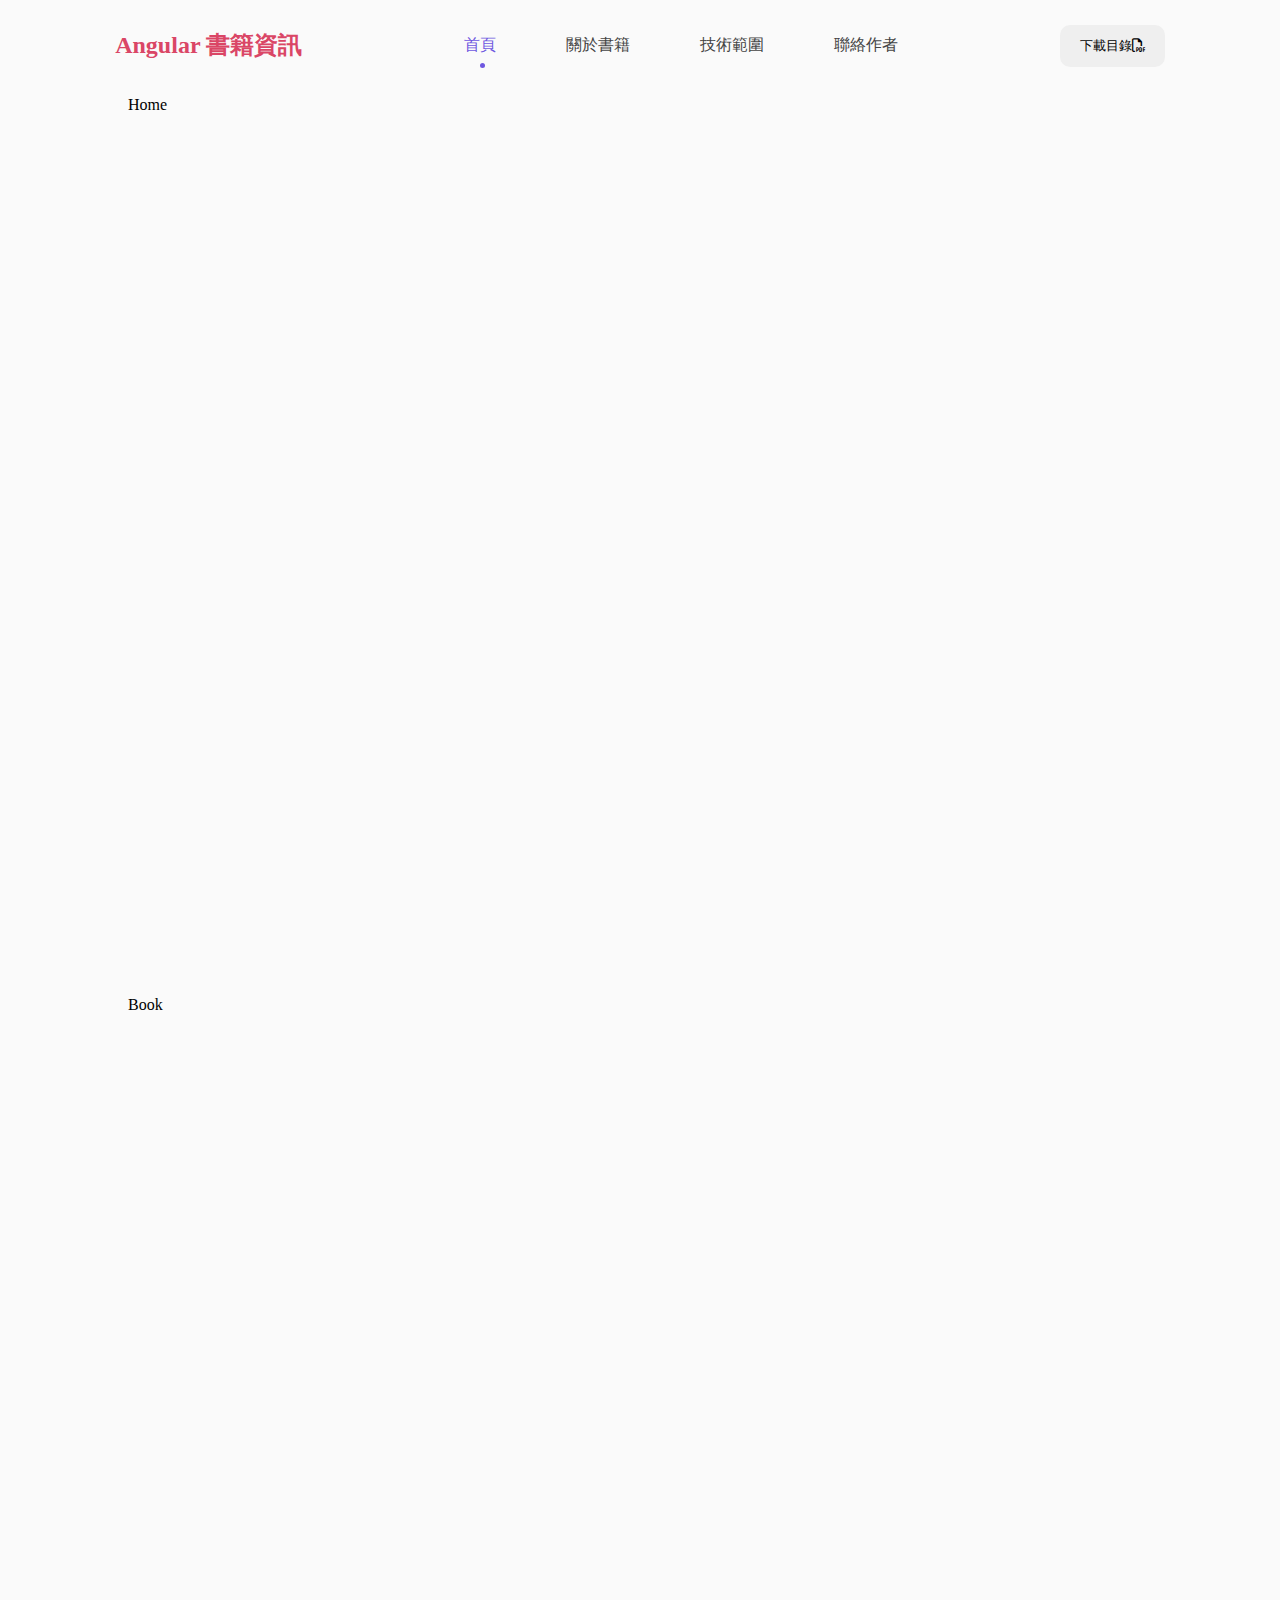
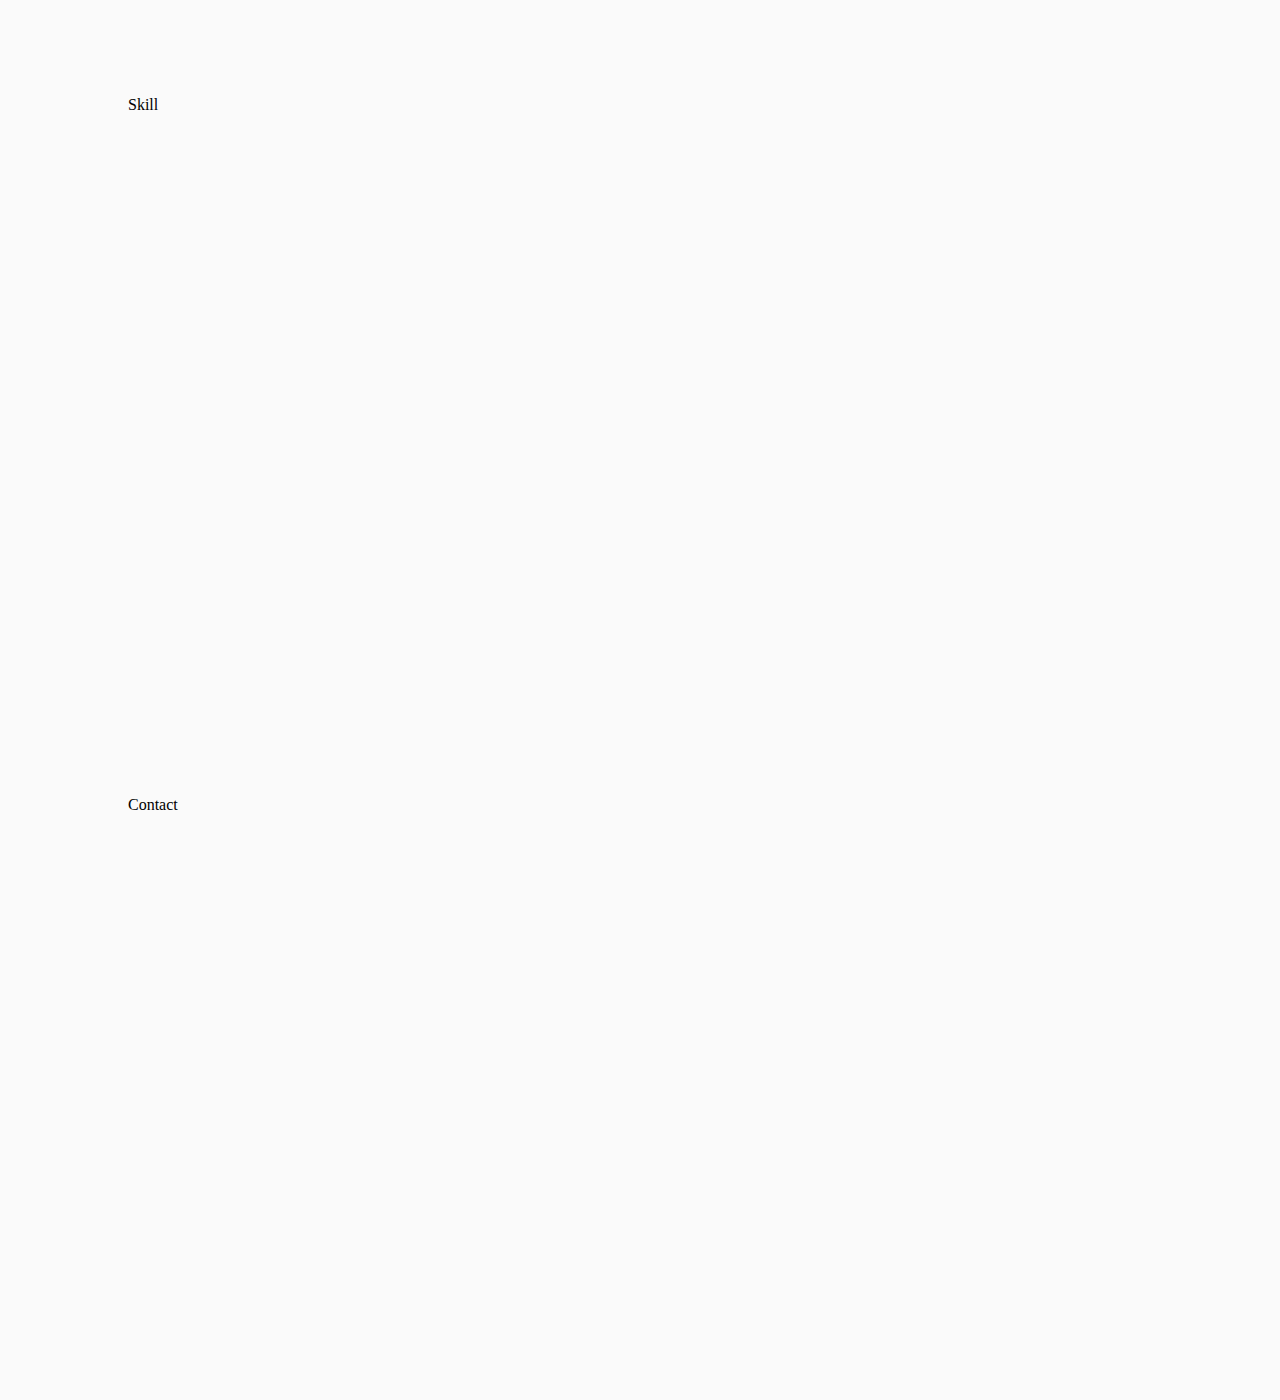
==== src/index.html @ 2c36af50 "feat(icon):設定下載 pdf 圖示樣式" ====
<!DOCTYPE html>
<html lang="en">
<head>
    <meta charset="UTF-8">
    <meta name="viewport" content="width=device-width, initial-scale=1.0">
    <link rel="stylesheet" href="./style.min.css" />
    <link rel="stylesheet" href="https://cdnjs.cloudflare.com/ajax/libs/font-awesome/6.6.0/css/all.min.css" />

    <title>Angular 書籍資訊</title>
</head>
<body>
  <div class="container">
    <nav id="header">
        <div class="nav-logo">Angular 書籍資訊</div>
        <ul class="nav-menu">
            <li class="nav-item">
                <a href="#home" class="nav-link active-link">首頁</a>
            </li>
            <li class="nav-item">
                <a href="#book" class="nav-link">關於書籍</a>
            </li>
            <li class="nav-item">
                <a href="#skill" class="nav-link">技術範圍</a>
            </li>
            <li class="nav-item">
                <a href="#contact" class="nav-link">聯絡作者</a>
            </li>
        </ul>
        <div>
            <button class="btn">下載目錄<i class="fa-regular fa-file-pdf"></i></button>
        </div>
    </nav>
    <main class="wrapper">
      <section id="home" class="home-box">Home</section>
      <section id="book" class="section">Book</section>
      <section id="skill" class="section">Skill</section>
      <section id="contact" class="section">Contact</section>
    </main>
  </div>
  <script src="./main.js"></script>
</body>
</html>
---- src/style.min.css ----
nav{background-color:var(--body-color);position:fixed;width:100%;height:90px;line-height:90px;padding-inline:9vw;display:flex;justify-content:space-between}nav .nav-logo{font-size:24px;font-weight:600;color:var(--logo-color)}nav ul{display:flex;list-style:none}nav ul .nav-link{text-decoration:none;color:var(--text-color);font-weight:500;padding-inline:15px;margin-inline:20px}nav ul .active-link{position:relative;color:var(--first-color)}nav ul .active-link::after{position:absolute;content:"";width:5px;height:5px;background-color:var(--first-color);left:50%;bottom:-15px;border-radius:50%}.btn{font-weight:500;padding:12px 20px;background-color:#efefef;border:none;border-radius:10px;cursor:pointer}.btn:hover{background-color:var(--second-color);color:var(--withe-color)}:root{--body-color: rgb(250, 250, 250);--logo-color: rgb(218, 70, 102);--withe-color: rgb(255,255,255);--text-color: rgb(68, 68, 68);--first-color: rgb(110,87,224);--first-color-hover: rgb(40,91,212);--second-color: rgb(170,142,18)}html{scroll-behavior:smooth}body{background-color:var(--body-color)}body .container{width:100%}*{margin:0;padding:0;box-sizing:border-box}.wrapper{padding-inline:10vw}.wrapper .home-box{padding-block:6em;height:100vh;min-height:700px}.wrapper .section{padding-block:6em;min-height:700px}/*# sourceMappingURL=style.min.css.map */
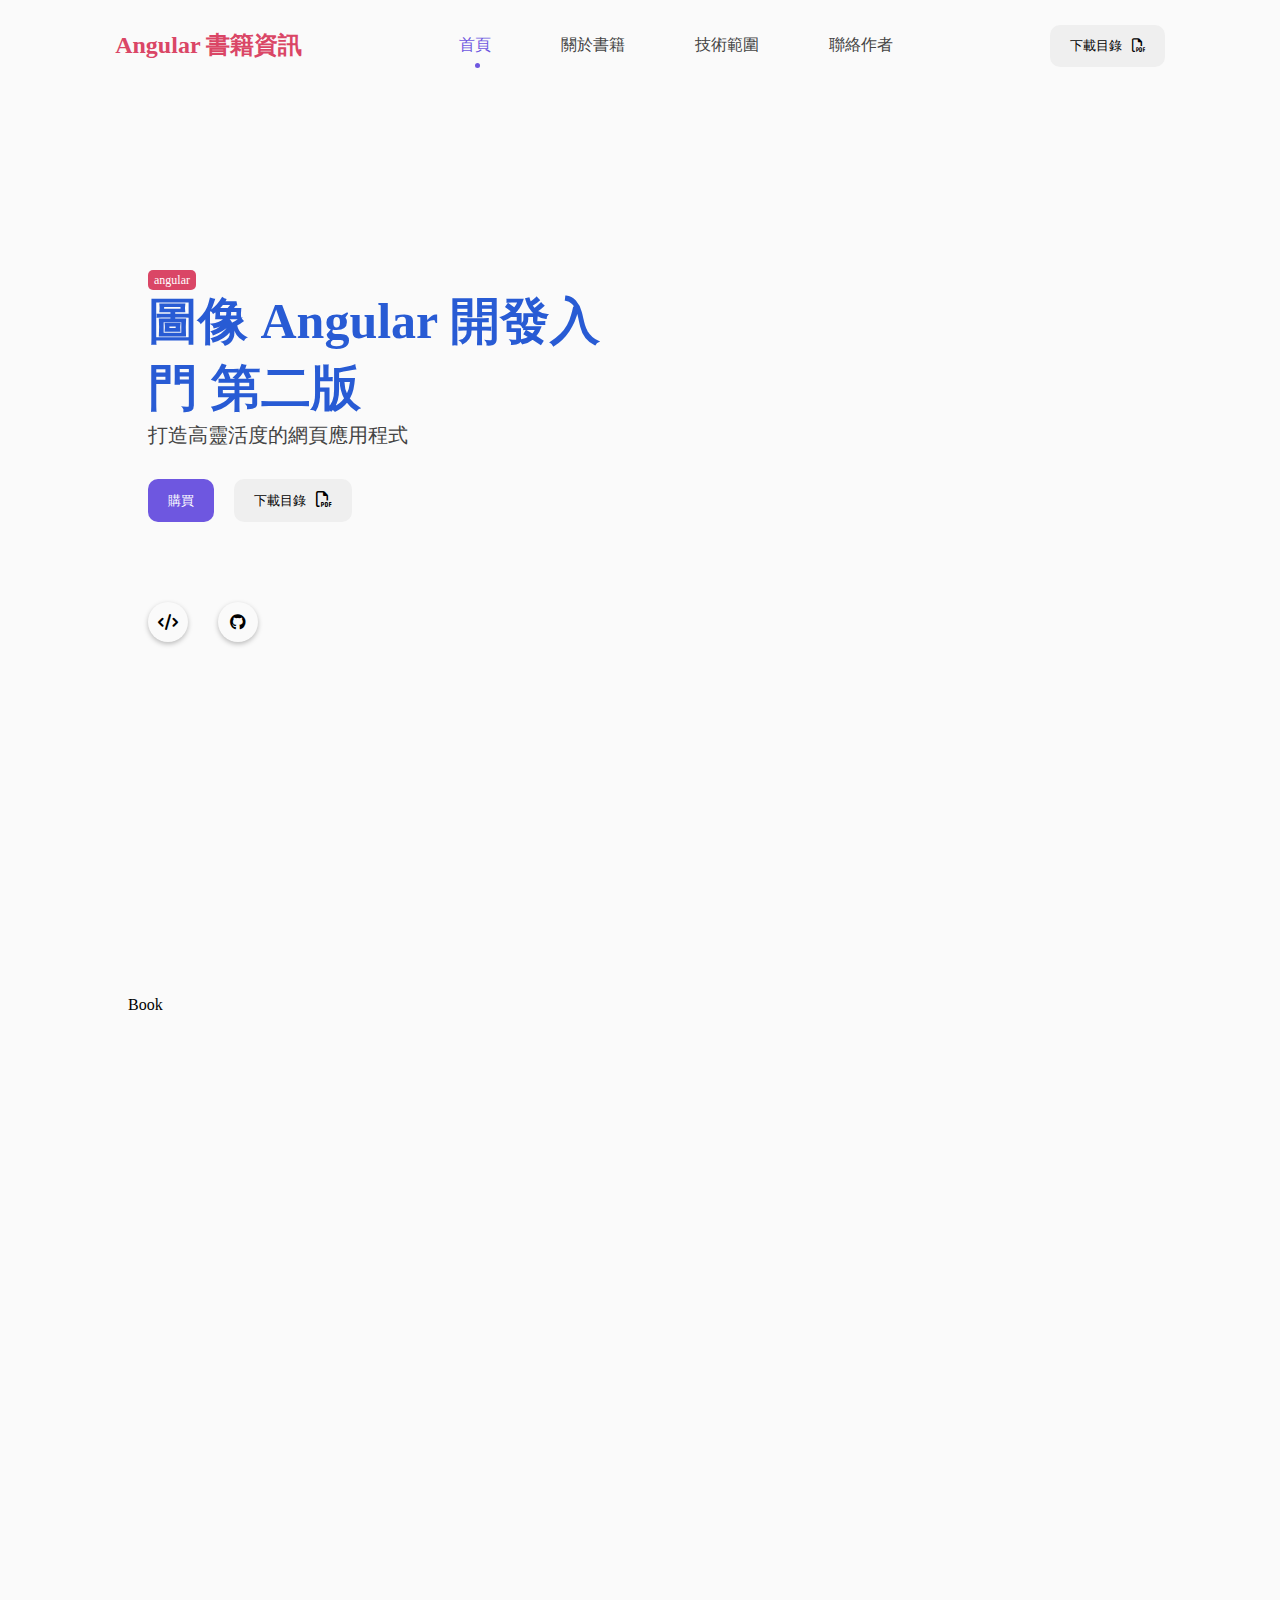
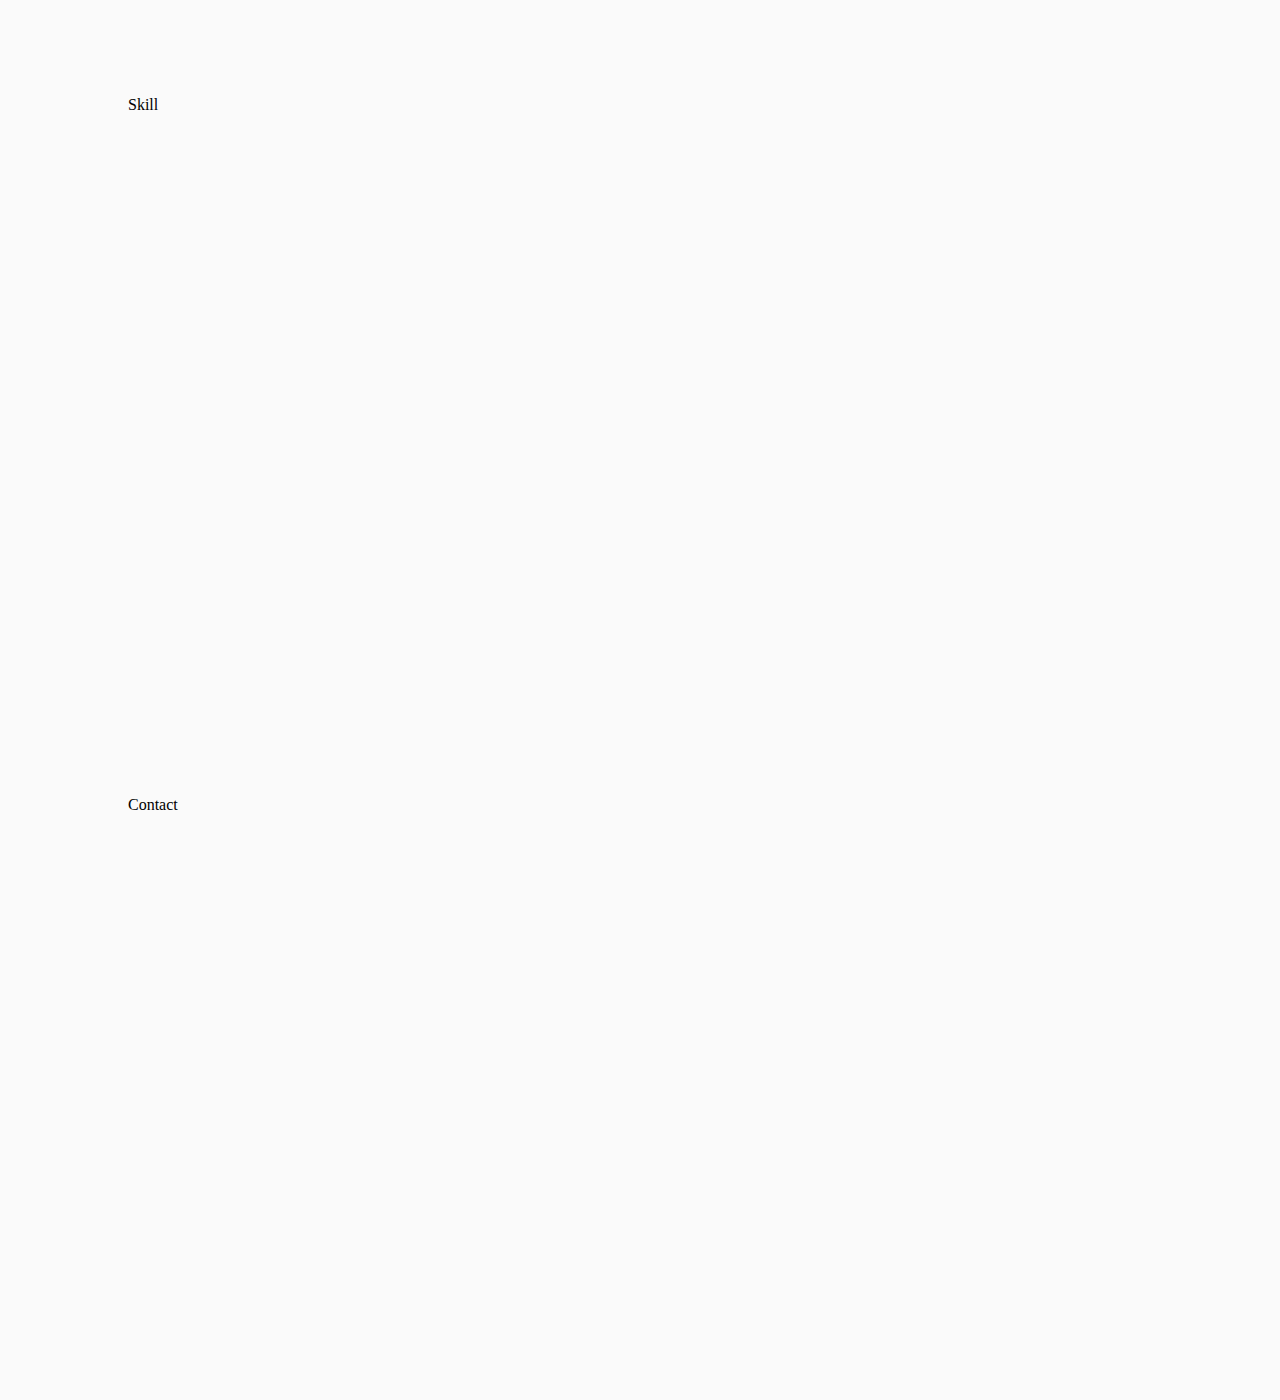
==== commit 29c04449: "feat(home): 首頁文樣式定義" ====
--- a/src/index.html
+++ b/src/index.html
@@ -31,7 +31,22 @@
         </div>
     </nav>
     <main class="wrapper">
-      <section id="home" class="home-box">Home</section>
+      <section id="home" class="home-box">
+         <div class="home-text">
+           <div class="tag"><span>angular</span></div>
+           <div class="name">圖像 Angular 開發入門 第二版</div>
+           <div class="subtitle">打造高靈活度的網頁應用程式</div>
+           <div class="text-btn">
+              <button type="button" class="btn blue-btn">購買</button>
+              <button class="btn">下載目錄<i class="fa-regular fa-file-pdf"></i></button>
+           </div>
+           <div class="icons">
+              <div class="icon"><i class="fa-solid fa-code"></i></div>
+              <div class="icon"><i class="fa-brands fa-github"></i></div>
+           </div>
+         </div>
+         <div class="home-image"></div>
+      </section>
       <section id="book" class="section">Book</section>
       <section id="skill" class="section">Skill</section>
       <section id="contact" class="section">Contact</section>
--- a/src/style.min.css
+++ b/src/style.min.css
@@ -1 +1 @@
-nav{background-color:var(--body-color);position:fixed;width:100%;height:90px;line-height:90px;padding-inline:9vw;display:flex;justify-content:space-between}nav .nav-logo{font-size:24px;font-weight:600;color:var(--logo-color)}nav ul{display:flex;list-style:none}nav ul .nav-link{text-decoration:none;color:var(--text-color);font-weight:500;padding-inline:15px;margin-inline:20px}nav ul .active-link{position:relative;color:var(--first-color)}nav ul .active-link::after{position:absolute;content:"";width:5px;height:5px;background-color:var(--first-color);left:50%;bottom:-15px;border-radius:50%}.btn{font-weight:500;padding:12px 20px;background-color:#efefef;border:none;border-radius:10px;cursor:pointer}.btn:hover{background-color:var(--second-color);color:var(--withe-color)}:root{--body-color: rgb(250, 250, 250);--logo-color: rgb(218, 70, 102);--withe-color: rgb(255,255,255);--text-color: rgb(68, 68, 68);--first-color: rgb(110,87,224);--first-color-hover: rgb(40,91,212);--second-color: rgb(170,142,18)}html{scroll-behavior:smooth}body{background-color:var(--body-color)}body .container{width:100%}*{margin:0;padding:0;box-sizing:border-box}.wrapper{padding-inline:10vw}.wrapper .home-box{padding-block:6em;height:100vh;min-height:700px}.wrapper .section{padding-block:6em;min-height:700px}/*# sourceMappingURL=style.min.css.map */+nav{background-color:var(--body-color);position:fixed;width:100%;height:90px;line-height:90px;padding-inline:9vw;display:flex;justify-content:space-between}nav .nav-logo{font-size:24px;font-weight:600;color:var(--logo-color)}nav ul{display:flex;list-style:none}nav ul .nav-link{text-decoration:none;color:var(--text-color);font-weight:500;padding-inline:15px;margin-inline:20px}nav ul .active-link{position:relative;color:var(--first-color)}nav ul .active-link::after{position:absolute;content:"";width:5px;height:5px;background-color:var(--first-color);left:50%;bottom:-15px;border-radius:50%}.btn{font-weight:500;padding:12px 20px;background-color:#efefef;border:none;border-radius:10px;cursor:pointer}.btn:hover{background-color:var(--second-color);color:var(--withe-color)}.btn>i{margin-left:10px}.home-text{padding-left:20px;min-height:80vh;width:50%;display:flex;flex-direction:column;justify-content:center}.home-text .tag>span{background-color:var(--logo-color);color:var(--white-color);padding:3px 6px;font-size:12px;border-radius:5px}.home-text .name{font-size:50px;font-weight:600;color:var(--third-color)}.home-text .subtitle{font-size:20px;margin-bottom:30px;color:var(--text-color)}.home-text .text-btn{display:flex;gap:20px}.home-text .text-btn>.blue-btn{background-color:var(--first-color);color:var(--white-color)}.home-text .text-btn>.blue-btn:hover{background-color:var(--first-color-hover)}.home-text .icons{display:flex;margin-top:5em;gap:30px}.home-text .icons .icon{display:flex;justify-content:center;align-items:center;width:40px;height:40px;border-radius:50%;box-shadow:0px 2px 5px 0px rgba(0,0,0,.25);cursor:pointer}:root{--body-color: rgb(250, 250, 250);--logo-color: rgb(218, 70, 102);--white-color: rgb(255,255,255);--text-color: rgb(68, 68, 68);--first-color: rgb(110,87,224);--first-color-hover: rgb(40,91,212);--second-color: rgb(170,142,18);--third-color: rgb(40,91,212)}html{scroll-behavior:smooth}body{background-color:var(--body-color)}body .container{width:100%}*{margin:0;padding:0;box-sizing:border-box}.wrapper{padding-inline:10vw}.wrapper .home-box{padding-block:6em;height:100vh;min-height:700px}.wrapper .section{padding-block:6em;min-height:700px}.wrapper i{font-size:16px}/*# sourceMappingURL=style.min.css.map */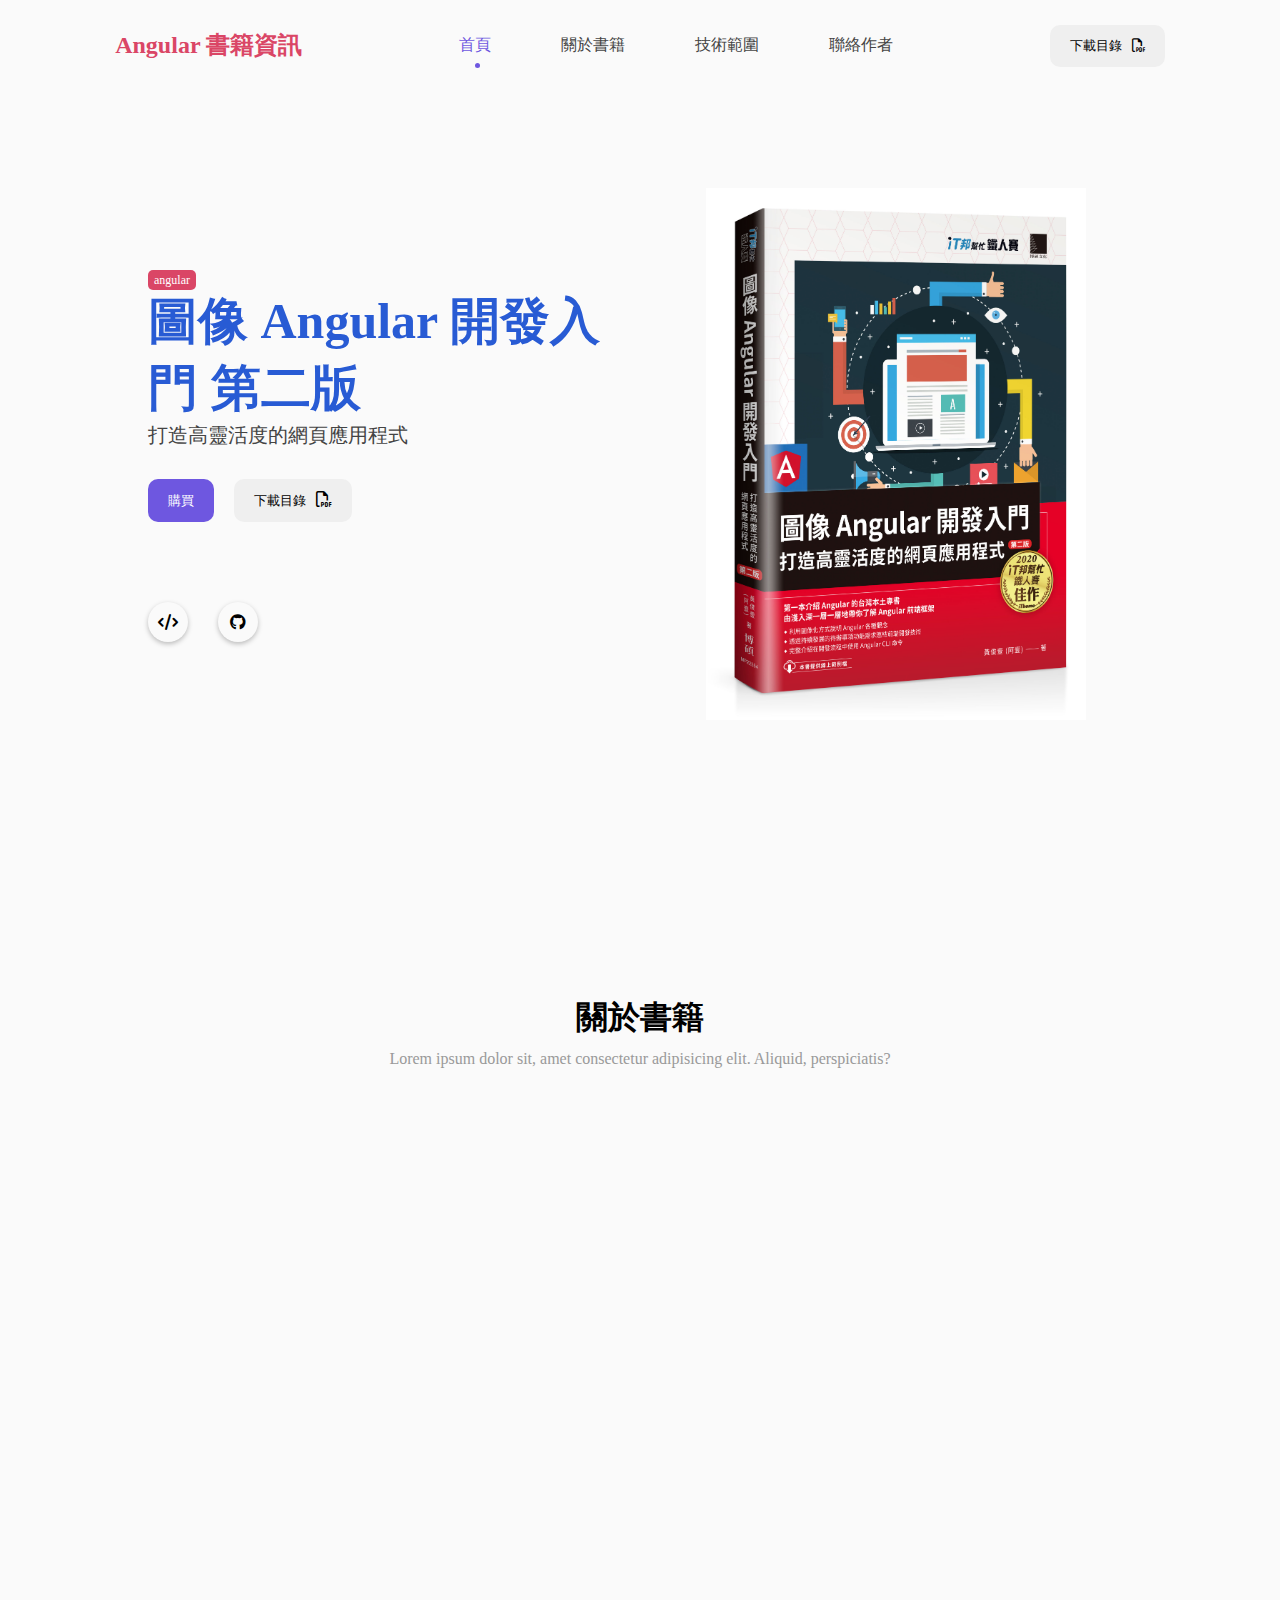
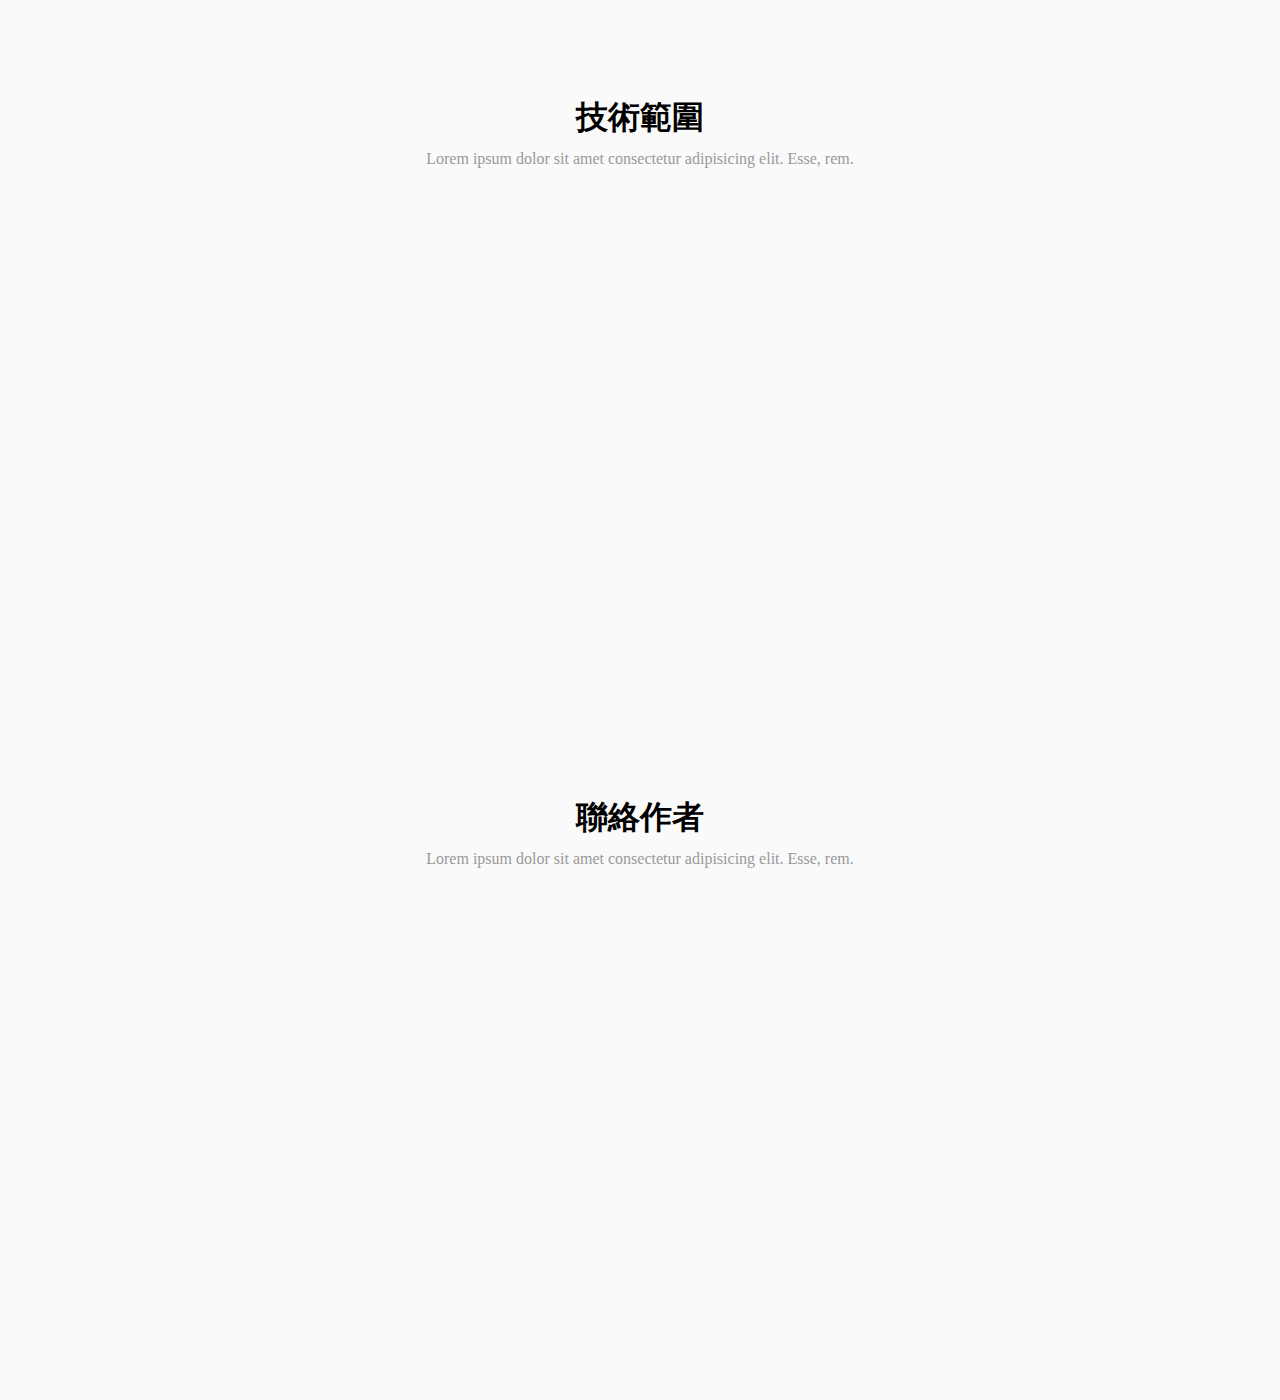
==== commit 3d2cf36c: "feat(section): 各區域標題與次標題樣式實作" ====
--- a/src/index.html
+++ b/src/index.html
@@ -45,11 +45,30 @@
               <div class="icon"><i class="fa-brands fa-github"></i></div>
            </div>
          </div>
-         <div class="home-image"></div>
+         <div class="home-image">
+          <div class="image">
+            <img src="./assets/images/angular.jpg" alt="angular" />
+          </div>
+         </div>
       </section>
-      <section id="book" class="section">Book</section>
-      <section id="skill" class="section">Skill</section>
-      <section id="contact" class="section">Contact</section>
+      <section id="book" class="section">
+        <div class="top-header">
+          <h1>關於書籍</h1>
+          <span>Lorem ipsum dolor sit, amet consectetur adipisicing elit. Aliquid, perspiciatis?</span>
+        </div>
+      </section>
+      <section id="skill" class="section">
+        <div class="top-header">
+          <h1>技術範圍</h1>
+          <span>Lorem ipsum dolor sit amet consectetur adipisicing elit. Esse, rem.</span>
+        </div>
+      </section>
+      <section id="contact" class="section">
+        <div class="top-header">
+          <h1>聯絡作者</h1>
+          <span>Lorem ipsum dolor sit amet consectetur adipisicing elit. Esse, rem.</span>
+        </div>
+      </section>
     </main>
   </div>
   <script src="./main.js"></script>
--- a/src/style.min.css
+++ b/src/style.min.css
@@ -1 +1 @@
-nav{background-color:var(--body-color);position:fixed;width:100%;height:90px;line-height:90px;padding-inline:9vw;display:flex;justify-content:space-between}nav .nav-logo{font-size:24px;font-weight:600;color:var(--logo-color)}nav ul{display:flex;list-style:none}nav ul .nav-link{text-decoration:none;color:var(--text-color);font-weight:500;padding-inline:15px;margin-inline:20px}nav ul .active-link{position:relative;color:var(--first-color)}nav ul .active-link::after{position:absolute;content:"";width:5px;height:5px;background-color:var(--first-color);left:50%;bottom:-15px;border-radius:50%}.btn{font-weight:500;padding:12px 20px;background-color:#efefef;border:none;border-radius:10px;cursor:pointer}.btn:hover{background-color:var(--second-color);color:var(--withe-color)}.btn>i{margin-left:10px}.home-text{padding-left:20px;min-height:80vh;width:50%;display:flex;flex-direction:column;justify-content:center}.home-text .tag>span{background-color:var(--logo-color);color:var(--white-color);padding:3px 6px;font-size:12px;border-radius:5px}.home-text .name{font-size:50px;font-weight:600;color:var(--third-color)}.home-text .subtitle{font-size:20px;margin-bottom:30px;color:var(--text-color)}.home-text .text-btn{display:flex;gap:20px}.home-text .text-btn>.blue-btn{background-color:var(--first-color);color:var(--white-color)}.home-text .text-btn>.blue-btn:hover{background-color:var(--first-color-hover)}.home-text .icons{display:flex;margin-top:5em;gap:30px}.home-text .icons .icon{display:flex;justify-content:center;align-items:center;width:40px;height:40px;border-radius:50%;box-shadow:0px 2px 5px 0px rgba(0,0,0,.25);cursor:pointer}:root{--body-color: rgb(250, 250, 250);--logo-color: rgb(218, 70, 102);--white-color: rgb(255,255,255);--text-color: rgb(68, 68, 68);--first-color: rgb(110,87,224);--first-color-hover: rgb(40,91,212);--second-color: rgb(170,142,18);--third-color: rgb(40,91,212)}html{scroll-behavior:smooth}body{background-color:var(--body-color)}body .container{width:100%}*{margin:0;padding:0;box-sizing:border-box}.wrapper{padding-inline:10vw}.wrapper .home-box{padding-block:6em;height:100vh;min-height:700px}.wrapper .section{padding-block:6em;min-height:700px}.wrapper i{font-size:16px}/*# sourceMappingURL=style.min.css.map */+nav{background-color:var(--body-color);position:fixed;width:100%;height:90px;line-height:90px;padding-inline:9vw;display:flex;justify-content:space-between}nav .nav-logo{font-size:24px;font-weight:600;color:var(--logo-color)}nav ul{display:flex;list-style:none}nav ul .nav-link{text-decoration:none;color:var(--text-color);font-weight:500;padding-inline:15px;margin-inline:20px}nav ul .active-link{position:relative;color:var(--first-color)}nav ul .active-link::after{position:absolute;content:"";width:5px;height:5px;background-color:var(--first-color);left:50%;bottom:-15px;border-radius:50%}.btn{font-weight:500;padding:12px 20px;background-color:#efefef;border:none;border-radius:10px;cursor:pointer}.btn:hover{background-color:var(--second-color);color:var(--withe-color)}.btn>i{margin-left:10px}.home-text{padding-left:20px;min-height:80vh;width:50%;display:flex;flex-direction:column;justify-content:center}.home-text .tag>span{background-color:var(--logo-color);color:var(--white-color);padding:3px 6px;font-size:12px;border-radius:5px}.home-text .name{font-size:50px;font-weight:600;color:var(--third-color)}.home-text .subtitle{font-size:20px;margin-bottom:30px;color:var(--text-color)}.home-text .text-btn{display:flex;gap:20px}.home-text .text-btn>.blue-btn{background-color:var(--first-color);color:var(--white-color)}.home-text .text-btn>.blue-btn:hover{background-color:var(--first-color-hover)}.home-text .icons{display:flex;margin-top:5em;gap:30px}.home-text .icons .icon{display:flex;justify-content:center;align-items:center;width:40px;height:40px;border-radius:50%;box-shadow:0px 2px 5px 0px rgba(0,0,0,.25);cursor:pointer}.home-image{display:flex;justify-content:right;align-items:center;width:50%;min-height:80vh}.home-image .image{width:380px;margin:0 auto;overflow:hidden}.home-image .image img{width:380px}:root{--body-color: rgb(250, 250, 250);--logo-color: rgb(218, 70, 102);--white-color: rgb(255,255,255);--text-color: rgb(68, 68, 68);--first-color: rgb(110,87,224);--first-color-hover: rgb(40,91,212);--second-color: rgb(170,142,18);--third-color: rgb(40,91,212)}html{scroll-behavior:smooth}body{background-color:var(--body-color)}body .container{width:100%}*{margin:0;padding:0;box-sizing:border-box}.wrapper{padding-inline:10vw}.wrapper .home-box{display:flex;padding-block:6em;height:100vh;min-height:700px}.wrapper .section{padding-block:6em;min-height:700px}.wrapper .section .top-header{text-align:center;margin-bottom:5em}.wrapper .section .top-header h1{font-weight:600;margin-bottom:10px}.wrapper .section .top-header span{color:#999}.wrapper i{font-size:16px}/*# sourceMappingURL=style.min.css.map */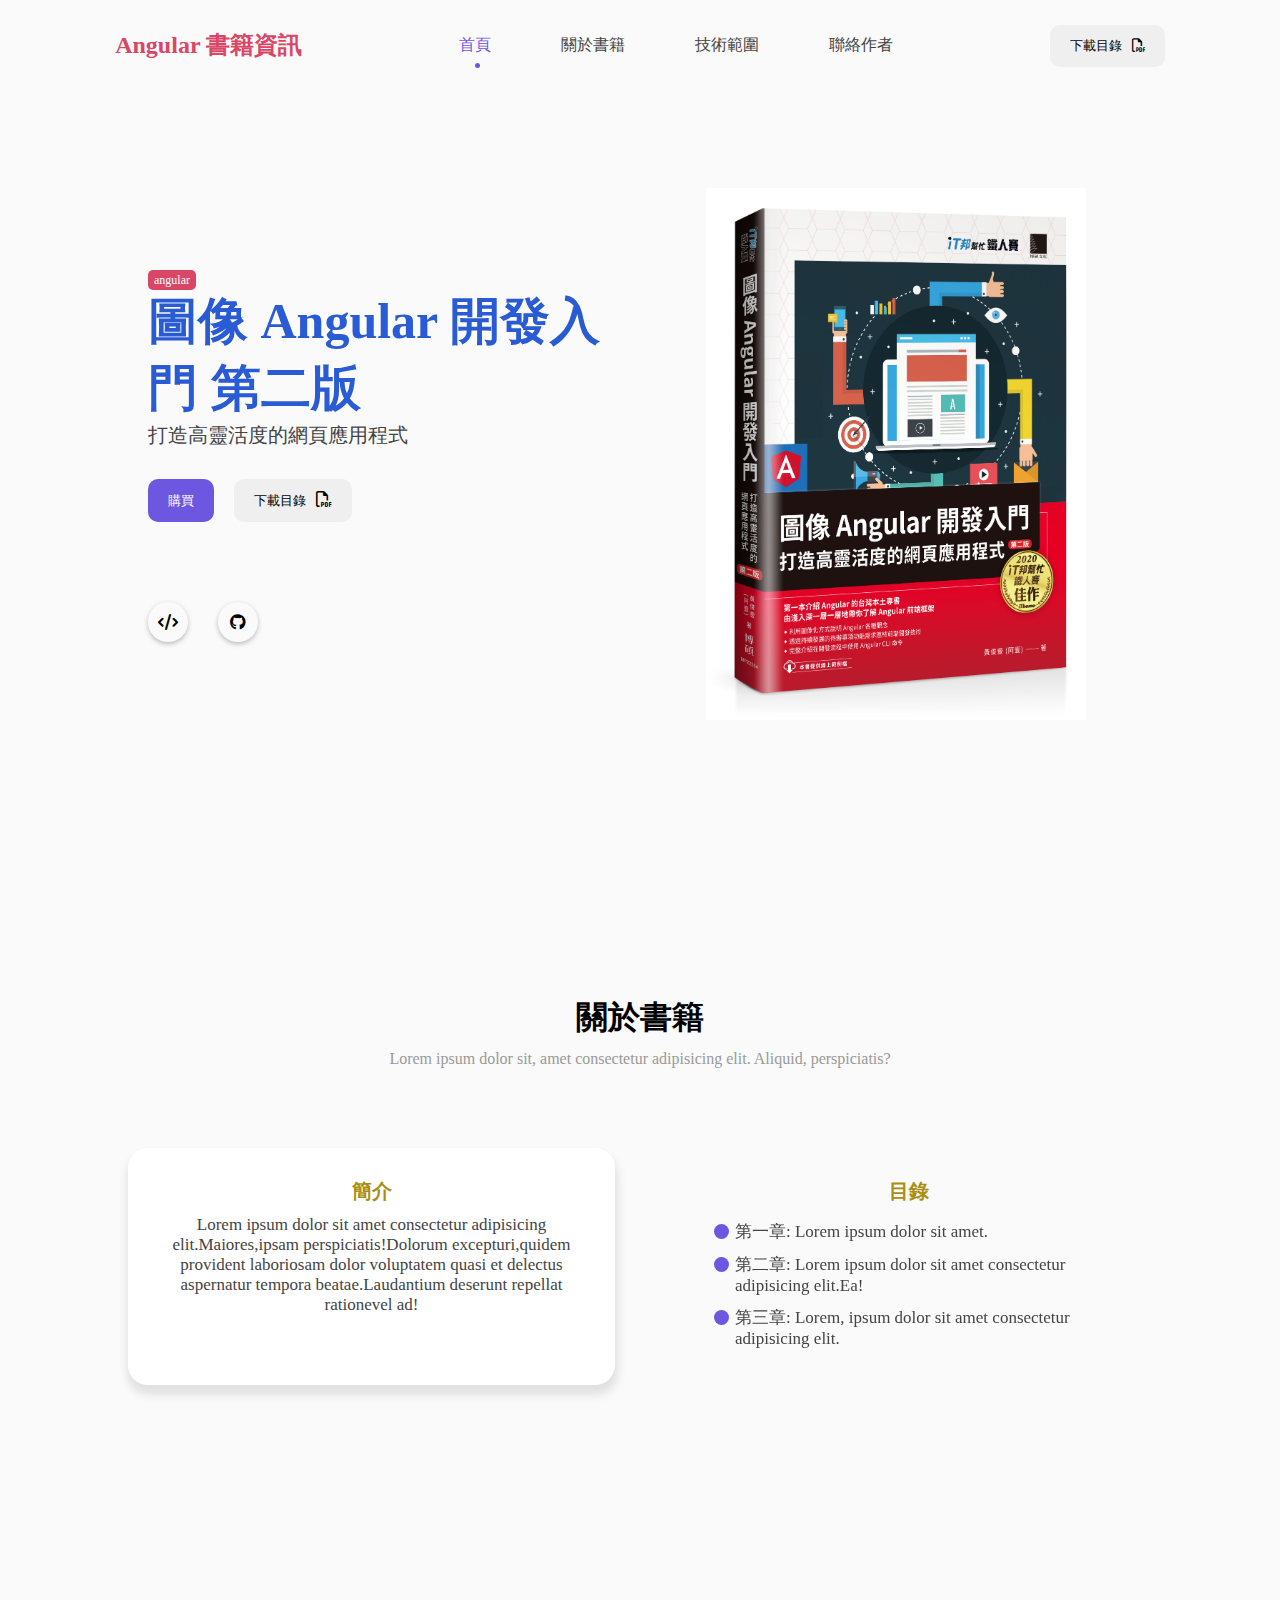
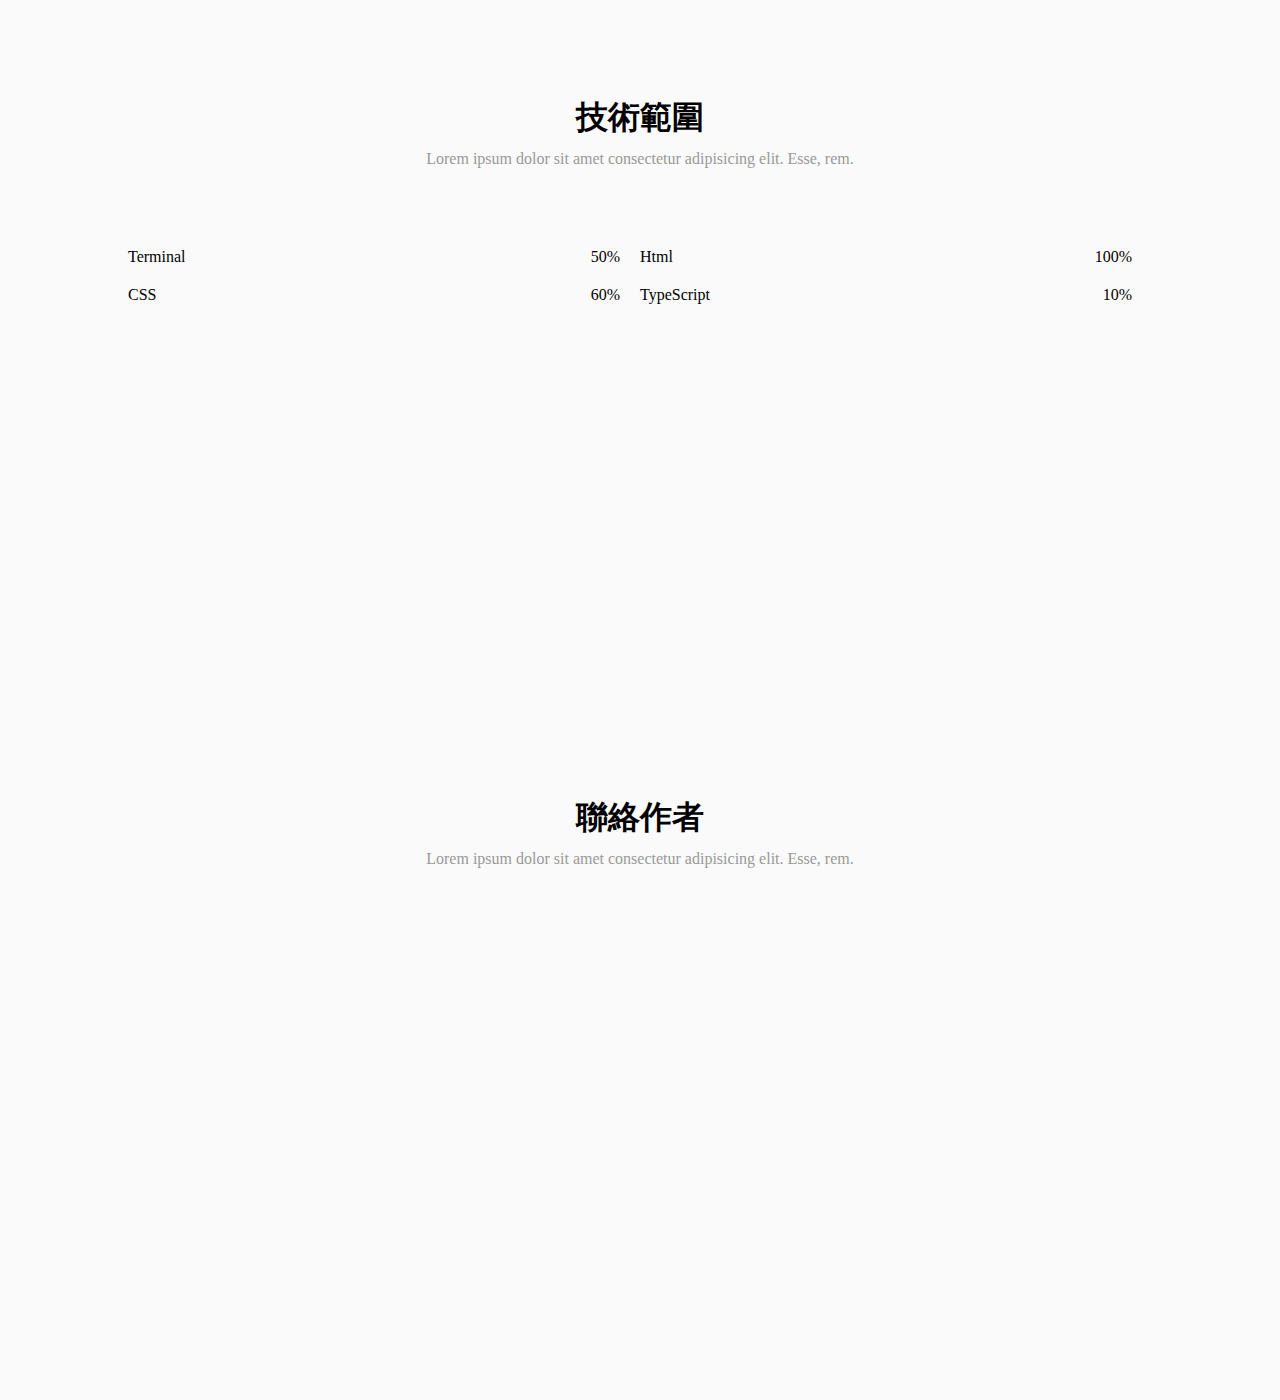
==== commit fb94765d: "feat(skill): 技術範圍項目樣式實作" ====
--- a/src/index.html
+++ b/src/index.html
@@ -56,11 +56,56 @@
           <h1>關於書籍</h1>
           <span>Lorem ipsum dolor sit, amet consectetur adipisicing elit. Aliquid, perspiciatis?</span>
         </div>
+        <div class="about-container">
+          <div class="introduce">
+            <div class="card">
+              <h3>簡介</h3>
+              <div>
+                Lorem ipsum dolor sit amet consectetur adipisicing elit.Maiores,ipsam perspiciatis!Dolorum excepturi,quidem provident 
+                laboriosam dolor voluptatem quasi et delectus aspernatur tempora beatae.Laudantium deserunt repellat rationevel ad!
+              </div>
+            </div>
+          </div>
+          <div class="contents">
+            <div class="list">
+              <h3>目錄</h3>
+              <div class="item">第一章: Lorem ipsum dolor sit amet.</div>
+              <div class="item">第二章: Lorem ipsum dolor sit amet consectetur adipisicing elit.Ea!</div>
+              <div class="item">第三章: Lorem, ipsum dolor sit amet consectetur adipisicing elit.</div>
+            </div>
+          </div>
+        </div>
       </section>
       <section id="skill" class="section">
         <div class="top-header">
           <h1>技術範圍</h1>
           <span>Lorem ipsum dolor sit amet consectetur adipisicing elit. Esse, rem.</span>
+        </div>
+        <div class="skill-container">
+          <div class="skill-item">
+            <span class="skill">
+              <span>Terminal</span>
+              <span>50%</span>
+            </span>
+          </div>
+          <div class="skill-item">
+            <span class="skill">
+              <span>Html</span>
+              <span>100%</span>
+            </span>
+          </div>
+          <div class="skill-item">
+            <span class="skill">
+              <span>CSS</span>
+              <span>60%</span>
+            </span>
+          </div>
+          <div class="skill-item">
+            <span class="skill">
+              <span>TypeScript</span>
+              <span>10%</span>
+            </span>
+          </div>
         </div>
       </section>
       <section id="contact" class="section">
--- a/src/style.min.css
+++ b/src/style.min.css
@@ -1 +1 @@
-nav{background-color:var(--body-color);position:fixed;width:100%;height:90px;line-height:90px;padding-inline:9vw;display:flex;justify-content:space-between}nav .nav-logo{font-size:24px;font-weight:600;color:var(--logo-color)}nav ul{display:flex;list-style:none}nav ul .nav-link{text-decoration:none;color:var(--text-color);font-weight:500;padding-inline:15px;margin-inline:20px}nav ul .active-link{position:relative;color:var(--first-color)}nav ul .active-link::after{position:absolute;content:"";width:5px;height:5px;background-color:var(--first-color);left:50%;bottom:-15px;border-radius:50%}.btn{font-weight:500;padding:12px 20px;background-color:#efefef;border:none;border-radius:10px;cursor:pointer}.btn:hover{background-color:var(--second-color);color:var(--withe-color)}.btn>i{margin-left:10px}.home-text{padding-left:20px;min-height:80vh;width:50%;display:flex;flex-direction:column;justify-content:center}.home-text .tag>span{background-color:var(--logo-color);color:var(--white-color);padding:3px 6px;font-size:12px;border-radius:5px}.home-text .name{font-size:50px;font-weight:600;color:var(--third-color)}.home-text .subtitle{font-size:20px;margin-bottom:30px;color:var(--text-color)}.home-text .text-btn{display:flex;gap:20px}.home-text .text-btn>.blue-btn{background-color:var(--first-color);color:var(--white-color)}.home-text .text-btn>.blue-btn:hover{background-color:var(--first-color-hover)}.home-text .icons{display:flex;margin-top:5em;gap:30px}.home-text .icons .icon{display:flex;justify-content:center;align-items:center;width:40px;height:40px;border-radius:50%;box-shadow:0px 2px 5px 0px rgba(0,0,0,.25);cursor:pointer}.home-image{display:flex;justify-content:right;align-items:center;width:50%;min-height:80vh}.home-image .image{width:380px;margin:0 auto;overflow:hidden}.home-image .image img{width:380px}:root{--body-color: rgb(250, 250, 250);--logo-color: rgb(218, 70, 102);--white-color: rgb(255,255,255);--text-color: rgb(68, 68, 68);--first-color: rgb(110,87,224);--first-color-hover: rgb(40,91,212);--second-color: rgb(170,142,18);--third-color: rgb(40,91,212)}html{scroll-behavior:smooth}body{background-color:var(--body-color)}body .container{width:100%}*{margin:0;padding:0;box-sizing:border-box}.wrapper{padding-inline:10vw}.wrapper .home-box{display:flex;padding-block:6em;height:100vh;min-height:700px}.wrapper .section{padding-block:6em;min-height:700px}.wrapper .section .top-header{text-align:center;margin-bottom:5em}.wrapper .section .top-header h1{font-weight:600;margin-bottom:10px}.wrapper .section .top-header span{color:#999}.wrapper i{font-size:16px}/*# sourceMappingURL=style.min.css.map */+nav{background-color:var(--body-color);position:fixed;width:100%;height:90px;line-height:90px;padding-inline:9vw;display:flex;justify-content:space-between}nav .nav-logo{font-size:24px;font-weight:600;color:var(--logo-color)}nav ul{display:flex;list-style:none}nav ul .nav-link{text-decoration:none;color:var(--text-color);font-weight:500;padding-inline:15px;margin-inline:20px}nav ul .active-link{position:relative;color:var(--first-color)}nav ul .active-link::after{position:absolute;content:"";width:5px;height:5px;background-color:var(--first-color);left:50%;bottom:-15px;border-radius:50%}.btn{font-weight:500;padding:12px 20px;background-color:#efefef;border:none;border-radius:10px;cursor:pointer}.btn:hover{background-color:var(--second-color);color:var(--withe-color)}.btn>i{margin-left:10px}.home-text{padding-left:20px;min-height:80vh;width:50%;display:flex;flex-direction:column;justify-content:center}.home-text .tag>span{background-color:var(--logo-color);color:var(--white-color);padding:3px 6px;font-size:12px;border-radius:5px}.home-text .name{font-size:50px;font-weight:600;color:var(--third-color)}.home-text .subtitle{font-size:20px;margin-bottom:30px;color:var(--text-color)}.home-text .text-btn{display:flex;gap:20px}.home-text .text-btn>.blue-btn{background-color:var(--first-color);color:var(--white-color)}.home-text .text-btn>.blue-btn:hover{background-color:var(--first-color-hover)}.home-text .icons{display:flex;margin-top:5em;gap:30px}.home-text .icons .icon{display:flex;justify-content:center;align-items:center;width:40px;height:40px;border-radius:50%;box-shadow:0px 2px 5px 0px rgba(0,0,0,.25);cursor:pointer}.home-image{display:flex;justify-content:right;align-items:center;width:50%;min-height:80vh}.home-image .image{width:380px;margin:0 auto;overflow:hidden}.home-image .image img{width:380px}.about-container{display:flex;justify-content:space-between;width:100%;gap:50px}.about-container .introduce,.about-container .contents{width:50%}.about-container h3{margin-bottom:10px;font-size:20px;font-weight:600;color:var(--second-color)}.about-container .card{display:flex;align-items:center;flex-direction:column;padding:30px 20px 70px;width:100%;background-color:var(--white-color);border-radius:20px;box-shadow:1px 8px 10px 2px var(--first-shadow-color)}.about-container .card div{text-align:center;font-size:17px;color:var(--text-color)}.about-container .list{display:flex;flex-direction:column;padding:30px 65px 70px;width:100%}.about-container .list h3{text-align:center}.about-container .list .item{font-size:17px;padding:5px;color:var(--text-color);position:relative}.about-container .list .item::before{box-sizing:border-box;content:"";position:absolute;top:9px;left:-16px;width:15px;height:15px;border-radius:50px;background-color:var(--first-color)}.skill-container{display:flex;width:100%;gap:20px;flex-wrap:wrap}.skill-container .skill-item{flex-basis:calc(50% - 20px)}.skill-container .skill-item .skill{display:flex;justify-content:space-between;align-items:center}:root{--body-color: rgb(250, 250, 250);--logo-color: rgb(218, 70, 102);--white-color: rgb(255,255,255);--text-color: rgb(68, 68, 68);--first-color: rgb(110,87,224);--first-color-hover: rgb(40,91,212);--first-shadow-color: rgba(0,0,0,0.1);--second-color: rgb(170,142,18);--third-color: rgb(40,91,212)}html{scroll-behavior:smooth}body{background-color:var(--body-color)}body .container{width:100%}*{margin:0;padding:0;box-sizing:border-box}.wrapper{padding-inline:10vw}.wrapper .home-box{display:flex;padding-block:6em;height:100vh;min-height:700px}.wrapper .section{padding-block:6em;min-height:700px}.wrapper .section .top-header{text-align:center;margin-bottom:5em}.wrapper .section .top-header h1{font-weight:600;margin-bottom:10px}.wrapper .section .top-header span{color:#999}.wrapper i{font-size:16px}/*# sourceMappingURL=style.min.css.map */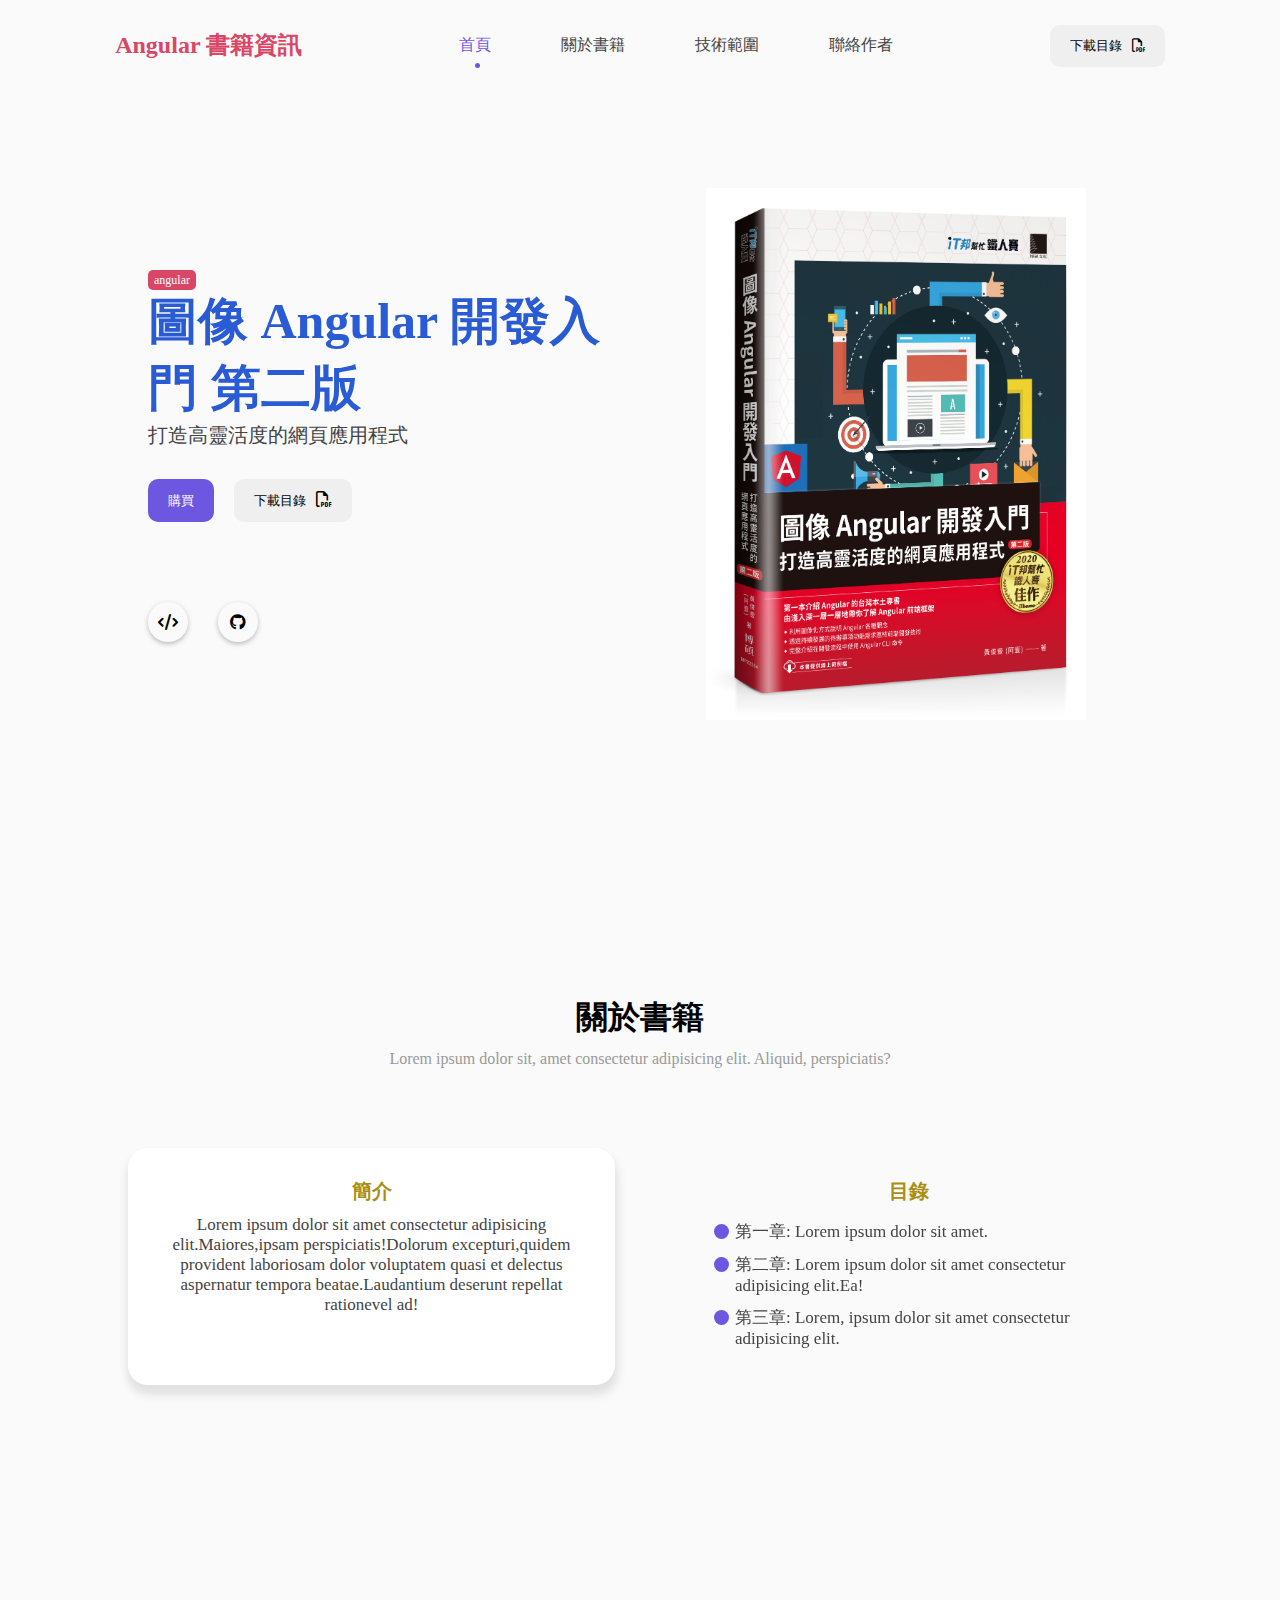
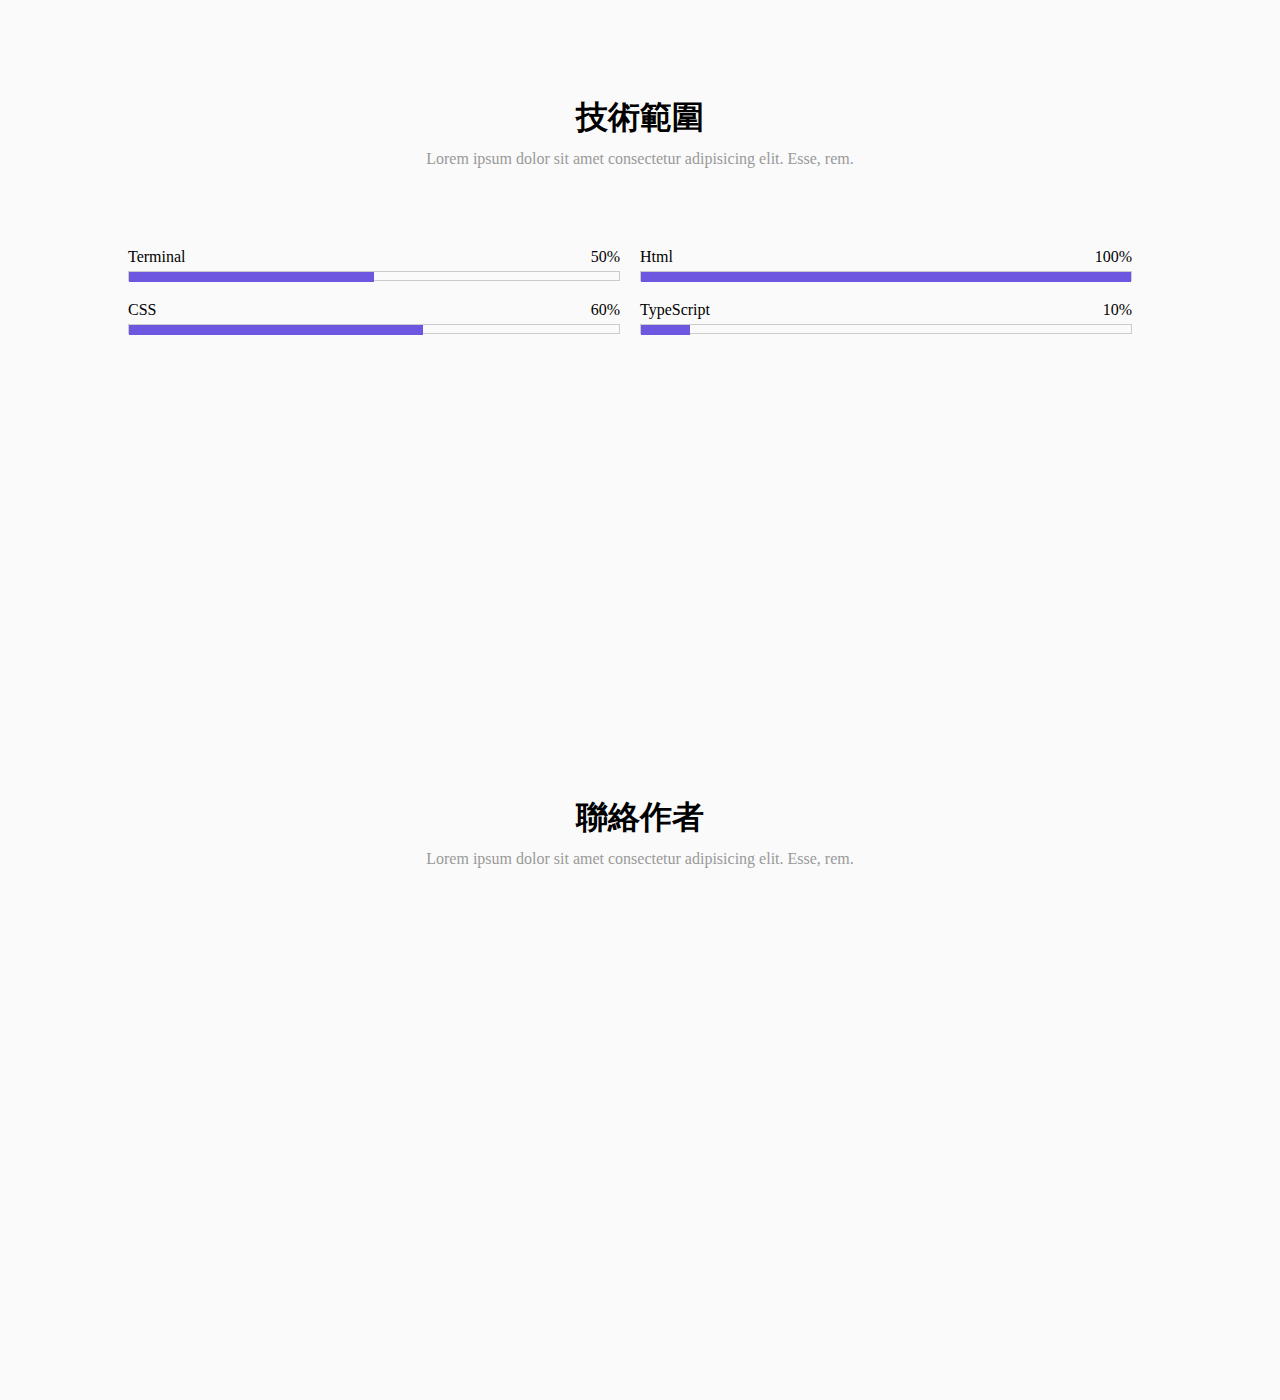
==== commit df337216: "feat(skill): 技術範圍進度條樣式實作" ====
--- a/src/index.html
+++ b/src/index.html
@@ -87,24 +87,36 @@
               <span>Terminal</span>
               <span>50%</span>
             </span>
+            <div class="progress-bar-wrap">
+              <div class="progress-bar" style="width: 50%"></div>
+            </div>
           </div>
           <div class="skill-item">
             <span class="skill">
               <span>Html</span>
               <span>100%</span>
             </span>
+            <div class="progress-bar-wrap">
+              <div class="progress-bar" style="width: 100%"></div>
+            </div>
           </div>
           <div class="skill-item">
             <span class="skill">
               <span>CSS</span>
               <span>60%</span>
             </span>
+            <div class="progress-bar-wrap">
+              <div class="progress-bar" style="width: 60%"></div>
+            </div>
           </div>
           <div class="skill-item">
             <span class="skill">
               <span>TypeScript</span>
               <span>10%</span>
             </span>
+            <div class="progress-bar-wrap">
+              <div class="progress-bar" style="width: 10%"></div>
+            </div>
           </div>
         </div>
       </section>
--- a/src/style.min.css
+++ b/src/style.min.css
@@ -1 +1 @@
-nav{background-color:var(--body-color);position:fixed;width:100%;height:90px;line-height:90px;padding-inline:9vw;display:flex;justify-content:space-between}nav .nav-logo{font-size:24px;font-weight:600;color:var(--logo-color)}nav ul{display:flex;list-style:none}nav ul .nav-link{text-decoration:none;color:var(--text-color);font-weight:500;padding-inline:15px;margin-inline:20px}nav ul .active-link{position:relative;color:var(--first-color)}nav ul .active-link::after{position:absolute;content:"";width:5px;height:5px;background-color:var(--first-color);left:50%;bottom:-15px;border-radius:50%}.btn{font-weight:500;padding:12px 20px;background-color:#efefef;border:none;border-radius:10px;cursor:pointer}.btn:hover{background-color:var(--second-color);color:var(--withe-color)}.btn>i{margin-left:10px}.home-text{padding-left:20px;min-height:80vh;width:50%;display:flex;flex-direction:column;justify-content:center}.home-text .tag>span{background-color:var(--logo-color);color:var(--white-color);padding:3px 6px;font-size:12px;border-radius:5px}.home-text .name{font-size:50px;font-weight:600;color:var(--third-color)}.home-text .subtitle{font-size:20px;margin-bottom:30px;color:var(--text-color)}.home-text .text-btn{display:flex;gap:20px}.home-text .text-btn>.blue-btn{background-color:var(--first-color);color:var(--white-color)}.home-text .text-btn>.blue-btn:hover{background-color:var(--first-color-hover)}.home-text .icons{display:flex;margin-top:5em;gap:30px}.home-text .icons .icon{display:flex;justify-content:center;align-items:center;width:40px;height:40px;border-radius:50%;box-shadow:0px 2px 5px 0px rgba(0,0,0,.25);cursor:pointer}.home-image{display:flex;justify-content:right;align-items:center;width:50%;min-height:80vh}.home-image .image{width:380px;margin:0 auto;overflow:hidden}.home-image .image img{width:380px}.about-container{display:flex;justify-content:space-between;width:100%;gap:50px}.about-container .introduce,.about-container .contents{width:50%}.about-container h3{margin-bottom:10px;font-size:20px;font-weight:600;color:var(--second-color)}.about-container .card{display:flex;align-items:center;flex-direction:column;padding:30px 20px 70px;width:100%;background-color:var(--white-color);border-radius:20px;box-shadow:1px 8px 10px 2px var(--first-shadow-color)}.about-container .card div{text-align:center;font-size:17px;color:var(--text-color)}.about-container .list{display:flex;flex-direction:column;padding:30px 65px 70px;width:100%}.about-container .list h3{text-align:center}.about-container .list .item{font-size:17px;padding:5px;color:var(--text-color);position:relative}.about-container .list .item::before{box-sizing:border-box;content:"";position:absolute;top:9px;left:-16px;width:15px;height:15px;border-radius:50px;background-color:var(--first-color)}.skill-container{display:flex;width:100%;gap:20px;flex-wrap:wrap}.skill-container .skill-item{flex-basis:calc(50% - 20px)}.skill-container .skill-item .skill{display:flex;justify-content:space-between;align-items:center}:root{--body-color: rgb(250, 250, 250);--logo-color: rgb(218, 70, 102);--white-color: rgb(255,255,255);--text-color: rgb(68, 68, 68);--first-color: rgb(110,87,224);--first-color-hover: rgb(40,91,212);--first-shadow-color: rgba(0,0,0,0.1);--second-color: rgb(170,142,18);--third-color: rgb(40,91,212)}html{scroll-behavior:smooth}body{background-color:var(--body-color)}body .container{width:100%}*{margin:0;padding:0;box-sizing:border-box}.wrapper{padding-inline:10vw}.wrapper .home-box{display:flex;padding-block:6em;height:100vh;min-height:700px}.wrapper .section{padding-block:6em;min-height:700px}.wrapper .section .top-header{text-align:center;margin-bottom:5em}.wrapper .section .top-header h1{font-weight:600;margin-bottom:10px}.wrapper .section .top-header span{color:#999}.wrapper i{font-size:16px}/*# sourceMappingURL=style.min.css.map */+nav{background-color:var(--body-color);position:fixed;width:100%;height:90px;line-height:90px;padding-inline:9vw;display:flex;justify-content:space-between}nav .nav-logo{font-size:24px;font-weight:600;color:var(--logo-color)}nav ul{display:flex;list-style:none}nav ul .nav-link{text-decoration:none;color:var(--text-color);font-weight:500;padding-inline:15px;margin-inline:20px}nav ul .active-link{position:relative;color:var(--first-color)}nav ul .active-link::after{position:absolute;content:"";width:5px;height:5px;background-color:var(--first-color);left:50%;bottom:-15px;border-radius:50%}.btn{font-weight:500;padding:12px 20px;background-color:#efefef;border:none;border-radius:10px;cursor:pointer}.btn:hover{background-color:var(--second-color);color:var(--withe-color)}.btn>i{margin-left:10px}.home-text{padding-left:20px;min-height:80vh;width:50%;display:flex;flex-direction:column;justify-content:center}.home-text .tag>span{background-color:var(--logo-color);color:var(--white-color);padding:3px 6px;font-size:12px;border-radius:5px}.home-text .name{font-size:50px;font-weight:600;color:var(--third-color)}.home-text .subtitle{font-size:20px;margin-bottom:30px;color:var(--text-color)}.home-text .text-btn{display:flex;gap:20px}.home-text .text-btn>.blue-btn{background-color:var(--first-color);color:var(--white-color)}.home-text .text-btn>.blue-btn:hover{background-color:var(--first-color-hover)}.home-text .icons{display:flex;margin-top:5em;gap:30px}.home-text .icons .icon{display:flex;justify-content:center;align-items:center;width:40px;height:40px;border-radius:50%;box-shadow:0px 2px 5px 0px rgba(0,0,0,.25);cursor:pointer}.home-image{display:flex;justify-content:right;align-items:center;width:50%;min-height:80vh}.home-image .image{width:380px;margin:0 auto;overflow:hidden}.home-image .image img{width:380px}.about-container{display:flex;justify-content:space-between;width:100%;gap:50px}.about-container .introduce,.about-container .contents{width:50%}.about-container h3{margin-bottom:10px;font-size:20px;font-weight:600;color:var(--second-color)}.about-container .card{display:flex;align-items:center;flex-direction:column;padding:30px 20px 70px;width:100%;background-color:var(--white-color);border-radius:20px;box-shadow:1px 8px 10px 2px var(--first-shadow-color)}.about-container .card div{text-align:center;font-size:17px;color:var(--text-color)}.about-container .list{display:flex;flex-direction:column;padding:30px 65px 70px;width:100%}.about-container .list h3{text-align:center}.about-container .list .item{font-size:17px;padding:5px;color:var(--text-color);position:relative}.about-container .list .item::before{box-sizing:border-box;content:"";position:absolute;top:9px;left:-16px;width:15px;height:15px;border-radius:50px;background-color:var(--first-color)}.skill-container{display:flex;width:100%;gap:20px;flex-wrap:wrap}.skill-container .skill-item{flex-basis:calc(50% - 20px);display:flex;flex-direction:column;gap:5px}.skill-container .skill-item .skill{display:flex;justify-content:space-between;align-items:center}.skill-container .skill-item .progress-bar-wrap{height:10px;border:1px solid #ccc}.skill-container .skill-item .progress-bar-wrap .progress-bar{height:10px;background-color:var(--first-color)}:root{--body-color: rgb(250, 250, 250);--logo-color: rgb(218, 70, 102);--white-color: rgb(255,255,255);--text-color: rgb(68, 68, 68);--first-color: rgb(110,87,224);--first-color-hover: rgb(40,91,212);--first-shadow-color: rgba(0,0,0,0.1);--second-color: rgb(170,142,18);--third-color: rgb(40,91,212)}html{scroll-behavior:smooth}body{background-color:var(--body-color)}body .container{width:100%}*{margin:0;padding:0;box-sizing:border-box}.wrapper{padding-inline:10vw}.wrapper .home-box{display:flex;padding-block:6em;height:100vh;min-height:700px}.wrapper .section{padding-block:6em;min-height:700px}.wrapper .section .top-header{text-align:center;margin-bottom:5em}.wrapper .section .top-header h1{font-weight:600;margin-bottom:10px}.wrapper .section .top-header span{color:#999}.wrapper i{font-size:16px}/*# sourceMappingURL=style.min.css.map */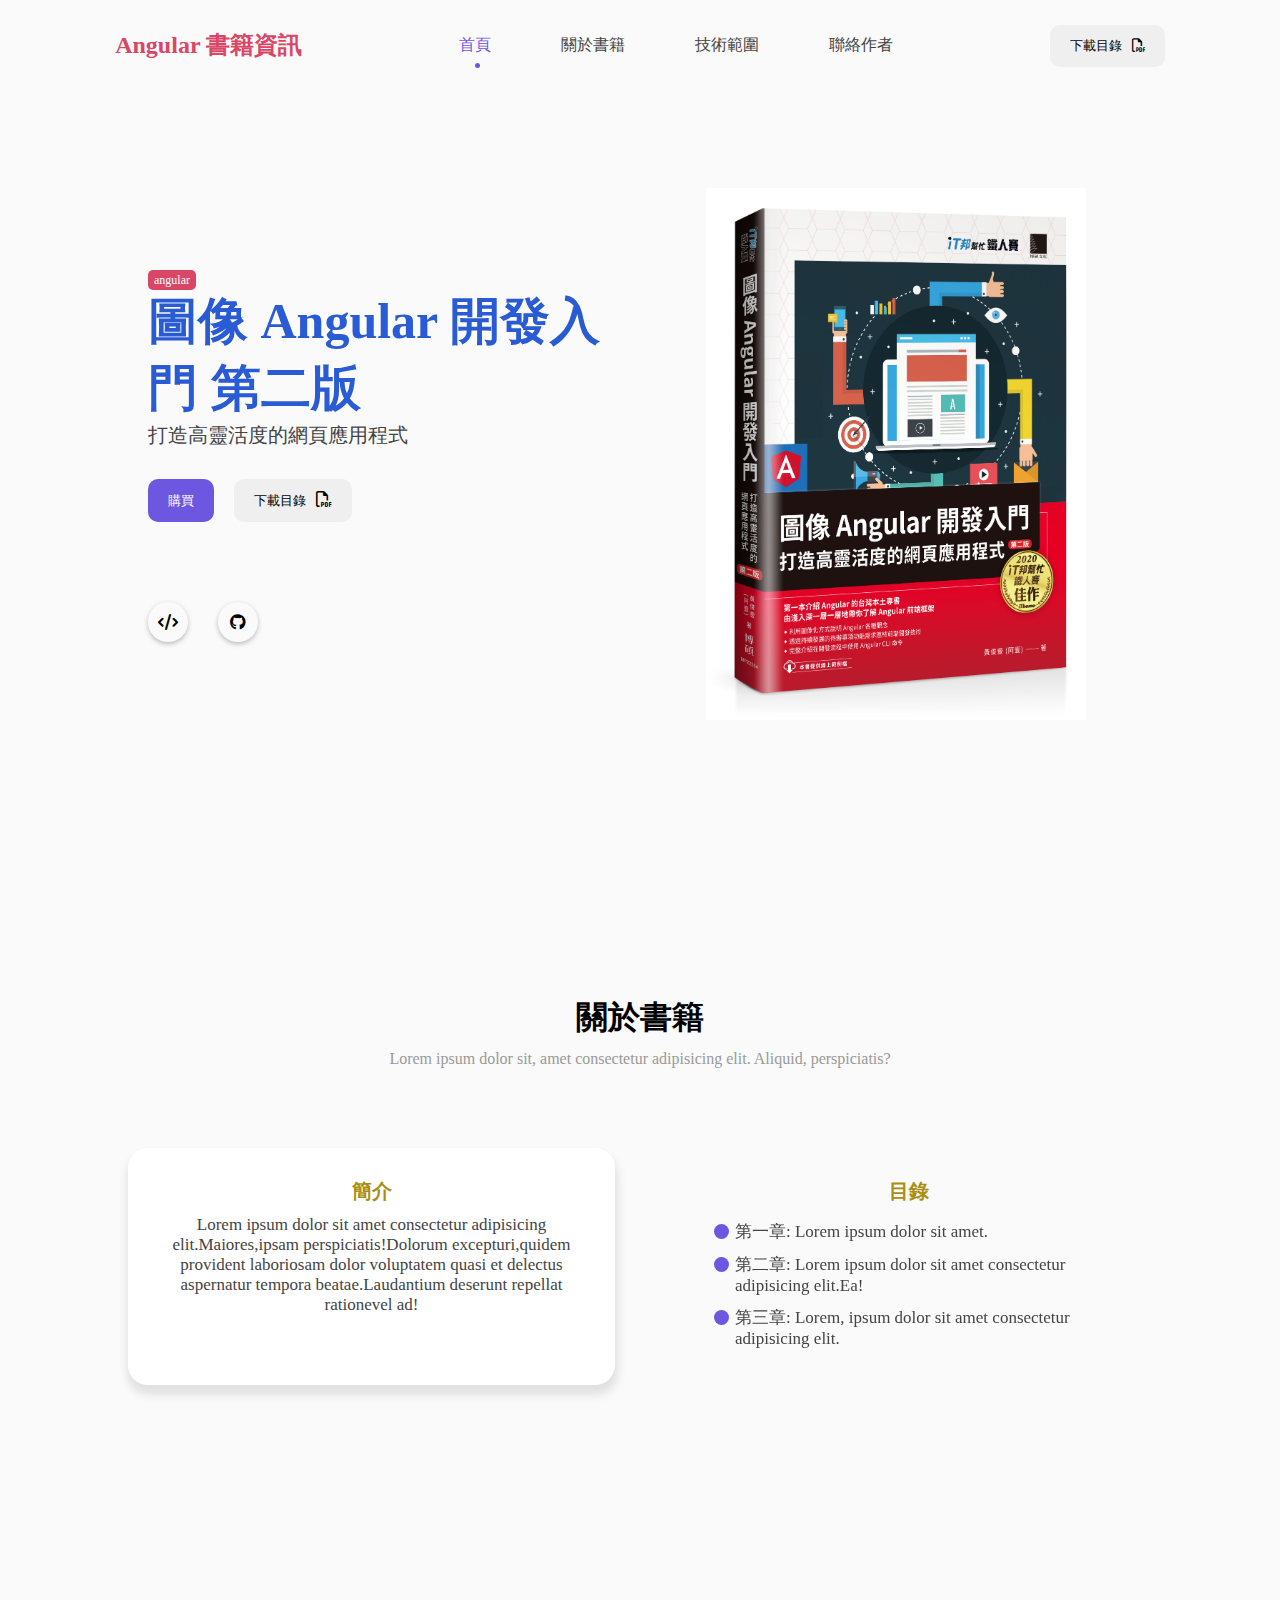
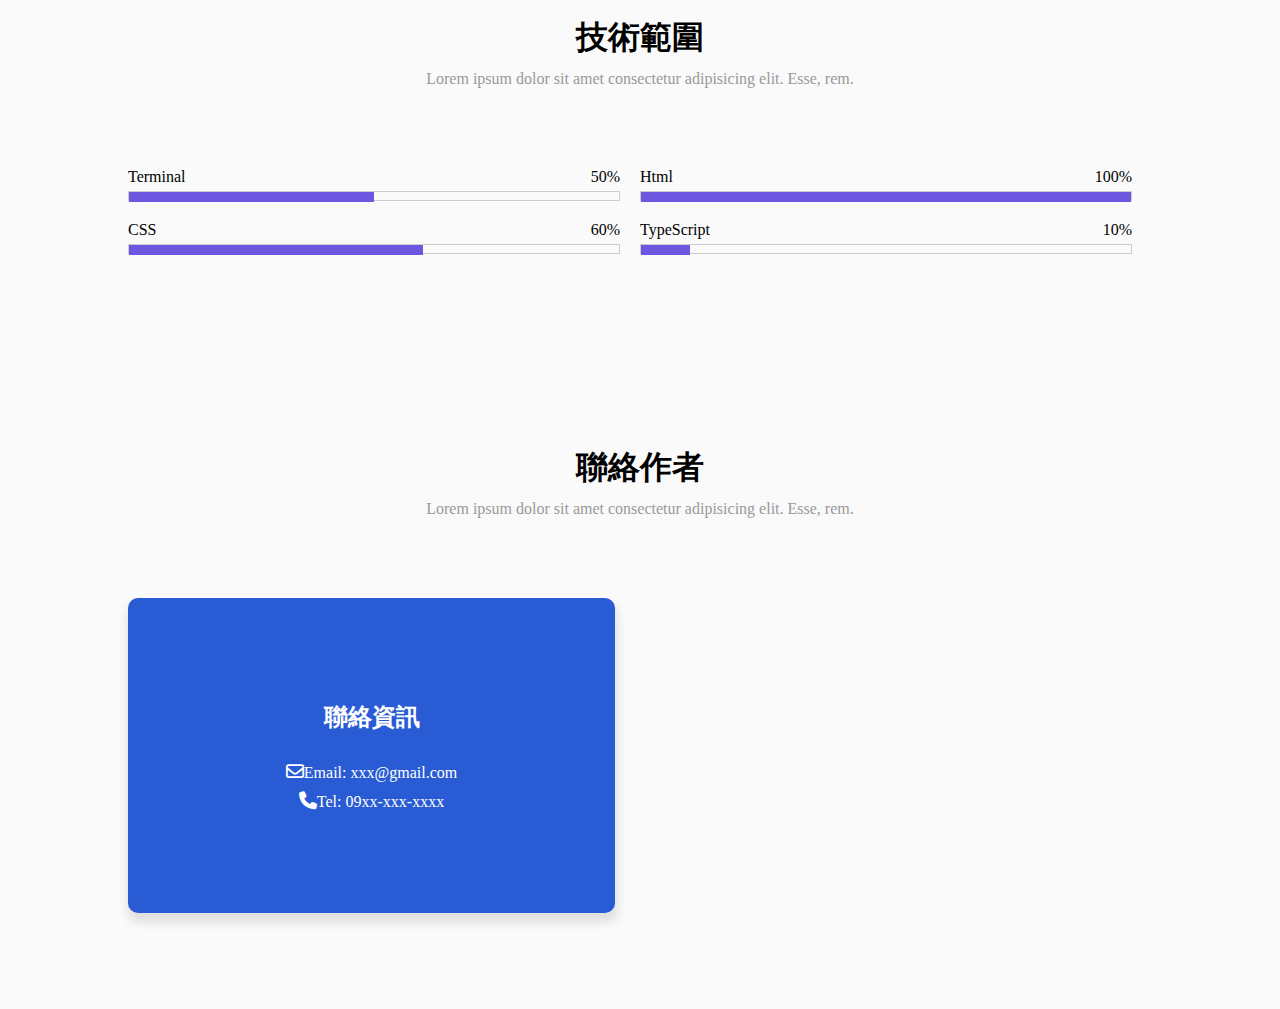
==== commit 9904a20c: "feat(contact): 聯絡作者區塊聯絡資訊實作" ====
--- a/src/index.html
+++ b/src/index.html
@@ -125,6 +125,16 @@
           <h1>聯絡作者</h1>
           <span>Lorem ipsum dolor sit amet consectetur adipisicing elit. Esse, rem.</span>
         </div>
+        <div class="contact-container">
+          <div class="info">
+            <div class="contact-info">
+              <h2>聯絡資訊</h2>
+              <div><i class="fa-regular fa-envelope"></i>Email: xxx@gmail.com</div>
+              <div><i class="fa-solid fa-phone"></i>Tel: 09xx-xxx-xxxx</div>
+            </div>
+          </div>
+          <div class="form"></div>
+        </div>
       </section>
     </main>
   </div>
--- a/src/style.min.css
+++ b/src/style.min.css
@@ -1 +1 @@
-nav{background-color:var(--body-color);position:fixed;width:100%;height:90px;line-height:90px;padding-inline:9vw;display:flex;justify-content:space-between}nav .nav-logo{font-size:24px;font-weight:600;color:var(--logo-color)}nav ul{display:flex;list-style:none}nav ul .nav-link{text-decoration:none;color:var(--text-color);font-weight:500;padding-inline:15px;margin-inline:20px}nav ul .active-link{position:relative;color:var(--first-color)}nav ul .active-link::after{position:absolute;content:"";width:5px;height:5px;background-color:var(--first-color);left:50%;bottom:-15px;border-radius:50%}.btn{font-weight:500;padding:12px 20px;background-color:#efefef;border:none;border-radius:10px;cursor:pointer}.btn:hover{background-color:var(--second-color);color:var(--withe-color)}.btn>i{margin-left:10px}.home-text{padding-left:20px;min-height:80vh;width:50%;display:flex;flex-direction:column;justify-content:center}.home-text .tag>span{background-color:var(--logo-color);color:var(--white-color);padding:3px 6px;font-size:12px;border-radius:5px}.home-text .name{font-size:50px;font-weight:600;color:var(--third-color)}.home-text .subtitle{font-size:20px;margin-bottom:30px;color:var(--text-color)}.home-text .text-btn{display:flex;gap:20px}.home-text .text-btn>.blue-btn{background-color:var(--first-color);color:var(--white-color)}.home-text .text-btn>.blue-btn:hover{background-color:var(--first-color-hover)}.home-text .icons{display:flex;margin-top:5em;gap:30px}.home-text .icons .icon{display:flex;justify-content:center;align-items:center;width:40px;height:40px;border-radius:50%;box-shadow:0px 2px 5px 0px rgba(0,0,0,.25);cursor:pointer}.home-image{display:flex;justify-content:right;align-items:center;width:50%;min-height:80vh}.home-image .image{width:380px;margin:0 auto;overflow:hidden}.home-image .image img{width:380px}.about-container{display:flex;justify-content:space-between;width:100%;gap:50px}.about-container .introduce,.about-container .contents{width:50%}.about-container h3{margin-bottom:10px;font-size:20px;font-weight:600;color:var(--second-color)}.about-container .card{display:flex;align-items:center;flex-direction:column;padding:30px 20px 70px;width:100%;background-color:var(--white-color);border-radius:20px;box-shadow:1px 8px 10px 2px var(--first-shadow-color)}.about-container .card div{text-align:center;font-size:17px;color:var(--text-color)}.about-container .list{display:flex;flex-direction:column;padding:30px 65px 70px;width:100%}.about-container .list h3{text-align:center}.about-container .list .item{font-size:17px;padding:5px;color:var(--text-color);position:relative}.about-container .list .item::before{box-sizing:border-box;content:"";position:absolute;top:9px;left:-16px;width:15px;height:15px;border-radius:50px;background-color:var(--first-color)}.skill-container{display:flex;width:100%;gap:20px;flex-wrap:wrap}.skill-container .skill-item{flex-basis:calc(50% - 20px);display:flex;flex-direction:column;gap:5px}.skill-container .skill-item .skill{display:flex;justify-content:space-between;align-items:center}.skill-container .skill-item .progress-bar-wrap{height:10px;border:1px solid #ccc}.skill-container .skill-item .progress-bar-wrap .progress-bar{height:10px;background-color:var(--first-color)}:root{--body-color: rgb(250, 250, 250);--logo-color: rgb(218, 70, 102);--white-color: rgb(255,255,255);--text-color: rgb(68, 68, 68);--first-color: rgb(110,87,224);--first-color-hover: rgb(40,91,212);--first-shadow-color: rgba(0,0,0,0.1);--second-color: rgb(170,142,18);--third-color: rgb(40,91,212)}html{scroll-behavior:smooth}body{background-color:var(--body-color)}body .container{width:100%}*{margin:0;padding:0;box-sizing:border-box}.wrapper{padding-inline:10vw}.wrapper .home-box{display:flex;padding-block:6em;height:100vh;min-height:700px}.wrapper .section{padding-block:6em;min-height:700px}.wrapper .section .top-header{text-align:center;margin-bottom:5em}.wrapper .section .top-header h1{font-weight:600;margin-bottom:10px}.wrapper .section .top-header span{color:#999}.wrapper i{font-size:16px}/*# sourceMappingURL=style.min.css.map */+nav{background-color:var(--body-color);position:fixed;width:100%;height:90px;line-height:90px;padding-inline:9vw;display:flex;justify-content:space-between}nav .nav-logo{font-size:24px;font-weight:600;color:var(--logo-color)}nav ul{display:flex;list-style:none}nav ul .nav-link{text-decoration:none;color:var(--text-color);font-weight:500;padding-inline:15px;margin-inline:20px}nav ul .active-link{position:relative;color:var(--first-color)}nav ul .active-link::after{position:absolute;content:"";width:5px;height:5px;background-color:var(--first-color);left:50%;bottom:-15px;border-radius:50%}.btn{font-weight:500;padding:12px 20px;background-color:#efefef;border:none;border-radius:10px;cursor:pointer}.btn:hover{background-color:var(--second-color);color:var(--withe-color)}.btn>i{margin-left:10px}.home-text{padding-left:20px;min-height:80vh;width:50%;display:flex;flex-direction:column;justify-content:center}.home-text .tag>span{background-color:var(--logo-color);color:var(--white-color);padding:3px 6px;font-size:12px;border-radius:5px}.home-text .name{font-size:50px;font-weight:600;color:var(--third-color)}.home-text .subtitle{font-size:20px;margin-bottom:30px;color:var(--text-color)}.home-text .text-btn{display:flex;gap:20px}.home-text .text-btn>.blue-btn{background-color:var(--first-color);color:var(--white-color)}.home-text .text-btn>.blue-btn:hover{background-color:var(--first-color-hover)}.home-text .icons{display:flex;margin-top:5em;gap:30px}.home-text .icons .icon{display:flex;justify-content:center;align-items:center;width:40px;height:40px;border-radius:50%;box-shadow:0px 2px 5px 0px rgba(0,0,0,.25);cursor:pointer}.home-image{display:flex;justify-content:right;align-items:center;width:50%;min-height:80vh}.home-image .image{width:380px;margin:0 auto;overflow:hidden}.home-image .image img{width:380px}.about-container{display:flex;justify-content:space-between;width:100%;gap:50px}.about-container .introduce,.about-container .contents{width:50%}.about-container h3{margin-bottom:10px;font-size:20px;font-weight:600;color:var(--second-color)}.about-container .card{display:flex;align-items:center;flex-direction:column;padding:30px 20px 70px;width:100%;background-color:var(--white-color);border-radius:20px;box-shadow:1px 8px 10px 2px var(--first-shadow-color)}.about-container .card div{text-align:center;font-size:17px;color:var(--text-color)}.about-container .list{display:flex;flex-direction:column;padding:30px 65px 70px;width:100%}.about-container .list h3{text-align:center}.about-container .list .item{font-size:17px;padding:5px;color:var(--text-color);position:relative}.about-container .list .item::before{box-sizing:border-box;content:"";position:absolute;top:9px;left:-16px;width:15px;height:15px;border-radius:50px;background-color:var(--first-color)}.skill-container{display:flex;width:100%;gap:20px;flex-wrap:wrap}.skill-container .skill-item{flex-basis:calc(50% - 20px);display:flex;flex-direction:column;gap:5px}.skill-container .skill-item .skill{display:flex;justify-content:space-between;align-items:center}.skill-container .skill-item .progress-bar-wrap{height:10px;border:1px solid #ccc}.skill-container .skill-item .progress-bar-wrap .progress-bar{height:10px;background-color:var(--first-color)}.contact-container{display:flex;justify-content:space-between;width:100%;gap:50px}.contact-container .info,.contact-container .form{width:50%}.contact-container .contact-info{display:flex;flex-direction:column;justify-content:center;align-items:center;padding:20px 30px;width:100%;height:315px;background-color:var(--third-color);color:var(--white-color);border-radius:10px;gap:10px;box-shadow:1px 8px 10px 2px var(--first-shadow-color)}.contact-container .contact-info>h2{margin-bottom:20px}.contact-container .contact-info i{font-size:18px}:root{--body-color: rgb(250, 250, 250);--logo-color: rgb(218, 70, 102);--white-color: rgb(255,255,255);--text-color: rgb(68, 68, 68);--first-color: rgb(110,87,224);--first-color-hover: rgb(40,91,212);--first-shadow-color: rgba(0,0,0,0.1);--second-color: rgb(170,142,18);--third-color: rgb(40,91,212)}html{scroll-behavior:smooth}body{background-color:var(--body-color)}body .container{width:100%}*{margin:0;padding:0;box-sizing:border-box}.wrapper{padding-inline:10vw}.wrapper .home-box{display:flex;padding-block:6em;height:100vh;min-height:700px}.wrapper .section{padding-block:6em}.wrapper .section .top-header{text-align:center;margin-bottom:5em}.wrapper .section .top-header h1{font-weight:600;margin-bottom:10px}.wrapper .section .top-header span{color:#999}.wrapper i{font-size:16px}/*# sourceMappingURL=style.min.css.map */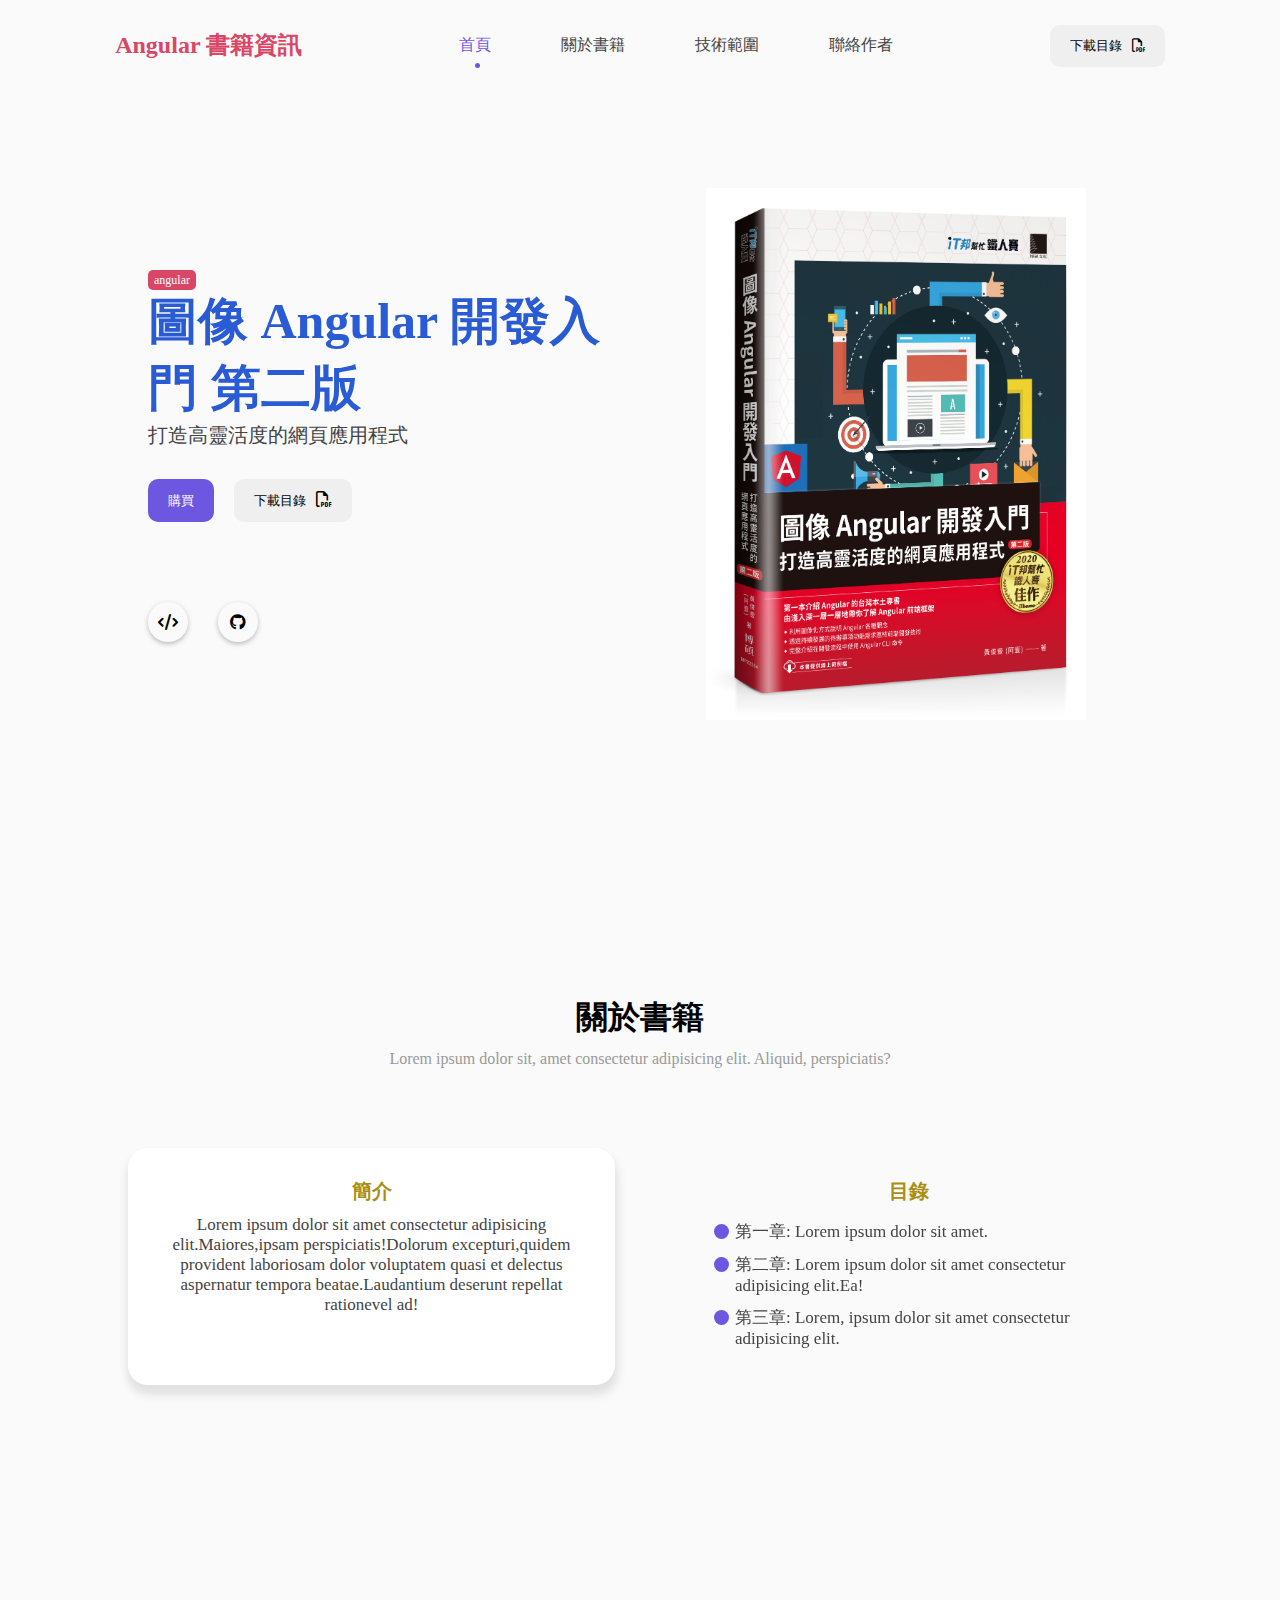
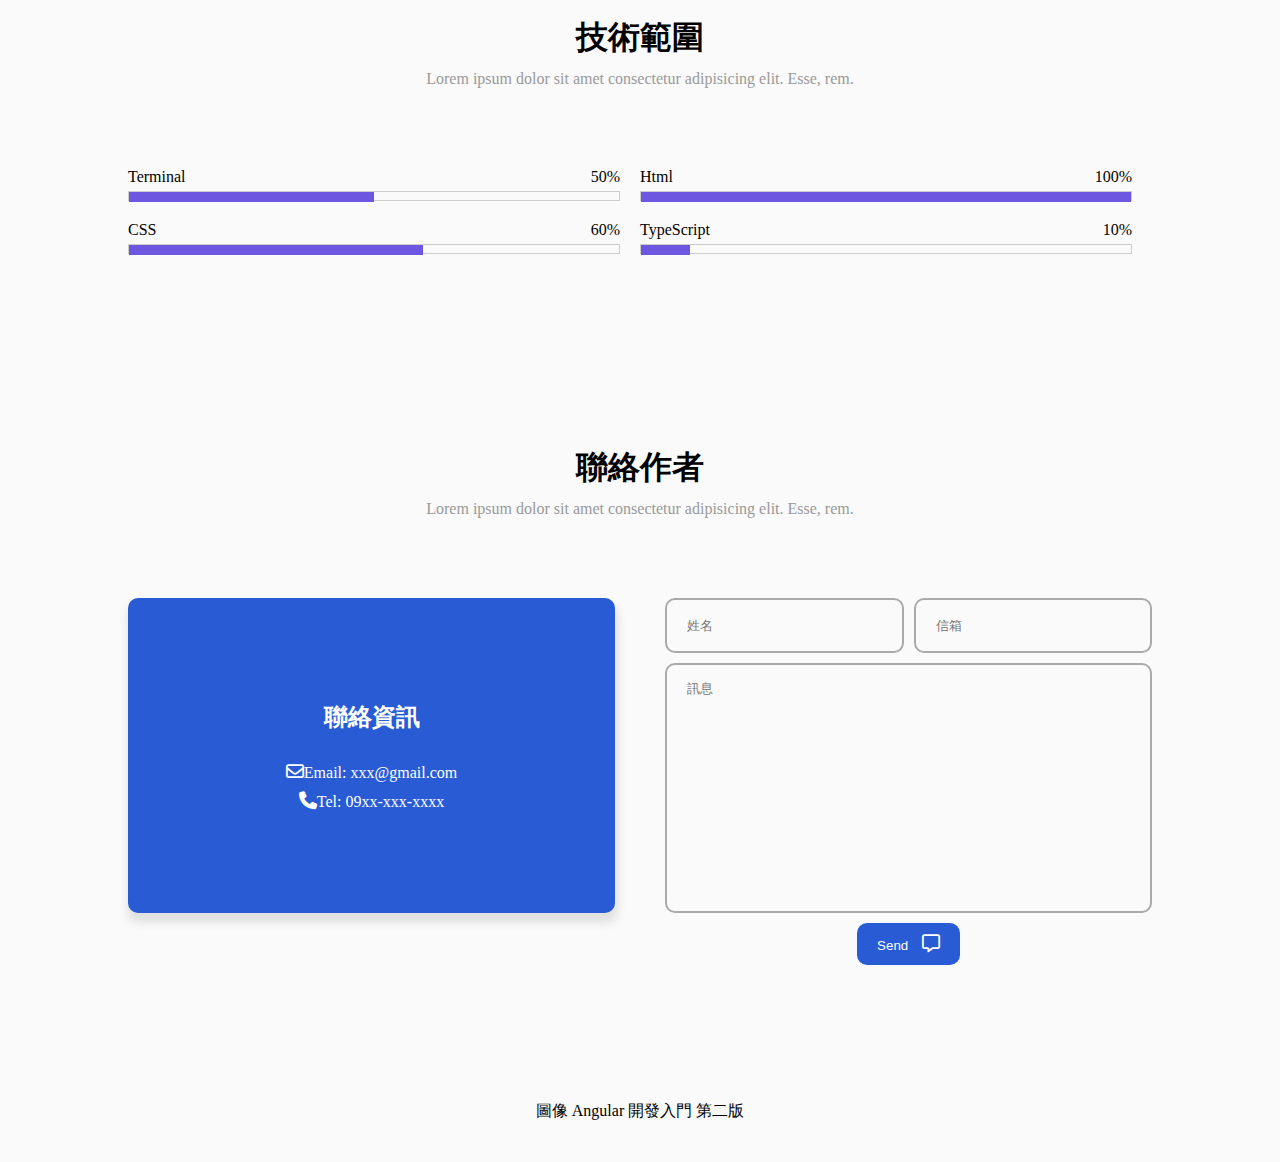
==== commit 035d0602: "feat(footer): 頁尾標題文字樣式實作" ====
--- a/src/index.html
+++ b/src/index.html
@@ -133,10 +133,18 @@
               <div><i class="fa-solid fa-phone"></i>Tel: 09xx-xxx-xxxx</div>
             </div>
           </div>
-          <div class="form"></div>
+          <div class="form">
+            <input type="text" placeholder="姓名" />
+            <input type="email" placeholder="信箱" />
+            <textarea placeholder="訊息"></textarea>
+            <button type="butten" class="btn">Send <i class="fa-regular fa-message"></i></button>
+          </div>
         </div>
       </section>
     </main>
+    <footer>
+      <div class="top-footter">圖像 Angular 開發入門 第二版</div>
+    </footer>
   </div>
   <script src="./main.js"></script>
 </body>
--- a/src/style.min.css
+++ b/src/style.min.css
@@ -1 +1 @@
-nav{background-color:var(--body-color);position:fixed;width:100%;height:90px;line-height:90px;padding-inline:9vw;display:flex;justify-content:space-between}nav .nav-logo{font-size:24px;font-weight:600;color:var(--logo-color)}nav ul{display:flex;list-style:none}nav ul .nav-link{text-decoration:none;color:var(--text-color);font-weight:500;padding-inline:15px;margin-inline:20px}nav ul .active-link{position:relative;color:var(--first-color)}nav ul .active-link::after{position:absolute;content:"";width:5px;height:5px;background-color:var(--first-color);left:50%;bottom:-15px;border-radius:50%}.btn{font-weight:500;padding:12px 20px;background-color:#efefef;border:none;border-radius:10px;cursor:pointer}.btn:hover{background-color:var(--second-color);color:var(--withe-color)}.btn>i{margin-left:10px}.home-text{padding-left:20px;min-height:80vh;width:50%;display:flex;flex-direction:column;justify-content:center}.home-text .tag>span{background-color:var(--logo-color);color:var(--white-color);padding:3px 6px;font-size:12px;border-radius:5px}.home-text .name{font-size:50px;font-weight:600;color:var(--third-color)}.home-text .subtitle{font-size:20px;margin-bottom:30px;color:var(--text-color)}.home-text .text-btn{display:flex;gap:20px}.home-text .text-btn>.blue-btn{background-color:var(--first-color);color:var(--white-color)}.home-text .text-btn>.blue-btn:hover{background-color:var(--first-color-hover)}.home-text .icons{display:flex;margin-top:5em;gap:30px}.home-text .icons .icon{display:flex;justify-content:center;align-items:center;width:40px;height:40px;border-radius:50%;box-shadow:0px 2px 5px 0px rgba(0,0,0,.25);cursor:pointer}.home-image{display:flex;justify-content:right;align-items:center;width:50%;min-height:80vh}.home-image .image{width:380px;margin:0 auto;overflow:hidden}.home-image .image img{width:380px}.about-container{display:flex;justify-content:space-between;width:100%;gap:50px}.about-container .introduce,.about-container .contents{width:50%}.about-container h3{margin-bottom:10px;font-size:20px;font-weight:600;color:var(--second-color)}.about-container .card{display:flex;align-items:center;flex-direction:column;padding:30px 20px 70px;width:100%;background-color:var(--white-color);border-radius:20px;box-shadow:1px 8px 10px 2px var(--first-shadow-color)}.about-container .card div{text-align:center;font-size:17px;color:var(--text-color)}.about-container .list{display:flex;flex-direction:column;padding:30px 65px 70px;width:100%}.about-container .list h3{text-align:center}.about-container .list .item{font-size:17px;padding:5px;color:var(--text-color);position:relative}.about-container .list .item::before{box-sizing:border-box;content:"";position:absolute;top:9px;left:-16px;width:15px;height:15px;border-radius:50px;background-color:var(--first-color)}.skill-container{display:flex;width:100%;gap:20px;flex-wrap:wrap}.skill-container .skill-item{flex-basis:calc(50% - 20px);display:flex;flex-direction:column;gap:5px}.skill-container .skill-item .skill{display:flex;justify-content:space-between;align-items:center}.skill-container .skill-item .progress-bar-wrap{height:10px;border:1px solid #ccc}.skill-container .skill-item .progress-bar-wrap .progress-bar{height:10px;background-color:var(--first-color)}.contact-container{display:flex;justify-content:space-between;width:100%;gap:50px}.contact-container .info,.contact-container .form{width:50%}.contact-container .contact-info{display:flex;flex-direction:column;justify-content:center;align-items:center;padding:20px 30px;width:100%;height:315px;background-color:var(--third-color);color:var(--white-color);border-radius:10px;gap:10px;box-shadow:1px 8px 10px 2px var(--first-shadow-color)}.contact-container .contact-info>h2{margin-bottom:20px}.contact-container .contact-info i{font-size:18px}:root{--body-color: rgb(250, 250, 250);--logo-color: rgb(218, 70, 102);--white-color: rgb(255,255,255);--text-color: rgb(68, 68, 68);--first-color: rgb(110,87,224);--first-color-hover: rgb(40,91,212);--first-shadow-color: rgba(0,0,0,0.1);--second-color: rgb(170,142,18);--third-color: rgb(40,91,212)}html{scroll-behavior:smooth}body{background-color:var(--body-color)}body .container{width:100%}*{margin:0;padding:0;box-sizing:border-box}.wrapper{padding-inline:10vw}.wrapper .home-box{display:flex;padding-block:6em;height:100vh;min-height:700px}.wrapper .section{padding-block:6em}.wrapper .section .top-header{text-align:center;margin-bottom:5em}.wrapper .section .top-header h1{font-weight:600;margin-bottom:10px}.wrapper .section .top-header span{color:#999}.wrapper i{font-size:16px}/*# sourceMappingURL=style.min.css.map */+nav{background-color:var(--body-color);position:fixed;width:100%;height:90px;line-height:90px;padding-inline:9vw;display:flex;justify-content:space-between}nav .nav-logo{font-size:24px;font-weight:600;color:var(--logo-color)}nav ul{display:flex;list-style:none}nav ul .nav-link{text-decoration:none;color:var(--text-color);font-weight:500;padding-inline:15px;margin-inline:20px}nav ul .active-link{position:relative;color:var(--first-color)}nav ul .active-link::after{position:absolute;content:"";width:5px;height:5px;background-color:var(--first-color);left:50%;bottom:-15px;border-radius:50%}.btn{font-weight:500;padding:12px 20px;background-color:#efefef;border:none;border-radius:10px;cursor:pointer}.btn:hover{background-color:var(--second-color);color:var(--withe-color)}.btn>i{margin-left:10px}.home-text{padding-left:20px;min-height:80vh;width:50%;display:flex;flex-direction:column;justify-content:center}.home-text .tag>span{background-color:var(--logo-color);color:var(--white-color);padding:3px 6px;font-size:12px;border-radius:5px}.home-text .name{font-size:50px;font-weight:600;color:var(--third-color)}.home-text .subtitle{font-size:20px;margin-bottom:30px;color:var(--text-color)}.home-text .text-btn{display:flex;gap:20px}.home-text .text-btn>.blue-btn{background-color:var(--first-color);color:var(--white-color)}.home-text .text-btn>.blue-btn:hover{background-color:var(--first-color-hover)}.home-text .icons{display:flex;margin-top:5em;gap:30px}.home-text .icons .icon{display:flex;justify-content:center;align-items:center;width:40px;height:40px;border-radius:50%;box-shadow:0px 2px 5px 0px rgba(0,0,0,.25);cursor:pointer}.home-image{display:flex;justify-content:right;align-items:center;width:50%;min-height:80vh}.home-image .image{width:380px;margin:0 auto;overflow:hidden}.home-image .image img{width:380px}.about-container{display:flex;justify-content:space-between;width:100%;gap:50px}.about-container .introduce,.about-container .contents{width:50%}.about-container h3{margin-bottom:10px;font-size:20px;font-weight:600;color:var(--second-color)}.about-container .card{display:flex;align-items:center;flex-direction:column;padding:30px 20px 70px;width:100%;background-color:var(--white-color);border-radius:20px;box-shadow:1px 8px 10px 2px var(--first-shadow-color)}.about-container .card div{text-align:center;font-size:17px;color:var(--text-color)}.about-container .list{display:flex;flex-direction:column;padding:30px 65px 70px;width:100%}.about-container .list h3{text-align:center}.about-container .list .item{font-size:17px;padding:5px;color:var(--text-color);position:relative}.about-container .list .item::before{box-sizing:border-box;content:"";position:absolute;top:9px;left:-16px;width:15px;height:15px;border-radius:50px;background-color:var(--first-color)}.skill-container{display:flex;width:100%;gap:20px;flex-wrap:wrap}.skill-container .skill-item{flex-basis:calc(50% - 20px);display:flex;flex-direction:column;gap:5px}.skill-container .skill-item .skill{display:flex;justify-content:space-between;align-items:center}.skill-container .skill-item .progress-bar-wrap{height:10px;border:1px solid #ccc}.skill-container .skill-item .progress-bar-wrap .progress-bar{height:10px;background-color:var(--first-color)}.contact-container{display:flex;justify-content:space-between;width:100%;gap:50px}.contact-container .info,.contact-container .form{width:50%}.contact-container .contact-info{display:flex;flex-direction:column;justify-content:center;align-items:center;padding:20px 30px;width:100%;height:315px;background-color:var(--third-color);color:var(--white-color);border-radius:10px;gap:10px;box-shadow:1px 8px 10px 2px var(--first-shadow-color)}.contact-container .contact-info>h2{margin-bottom:20px}.contact-container .contact-info i{font-size:18px}.contact-container .form{display:grid;grid-template-columns:repeat(2, 1fr);grid-template-rows:55px 250px 1fr;gap:10px}.contact-container .form input,.contact-container .form textarea{background:rgba(0,0,0,0);border:2px solid #aaa;border-radius:10px;padding:15px 20px;outline:none}.contact-container .form input{padding:15px 20px}.contact-container .form textarea{grid-column:1/3;resize:none}.contact-container .form .btn{margin:0 auto;grid-column:1/3;background-color:var(--third-color);color:var(--white-color)}.contact-container .form .btn i{font-size:18px}footer{display:flex;justify-content:center;align-items:center;flex-direction:column;row-gap:30px;padding:40px 60px}footer .top-footer{font-size:25px;font-weight:600}:root{--body-color: rgb(250, 250, 250);--logo-color: rgb(218, 70, 102);--white-color: rgb(255,255,255);--text-color: rgb(68, 68, 68);--first-color: rgb(110,87,224);--first-color-hover: rgb(40,91,212);--first-shadow-color: rgba(0,0,0,0.1);--second-color: rgb(170,142,18);--third-color: rgb(40,91,212)}html{scroll-behavior:smooth}body{background-color:var(--body-color)}body .container{width:100%}*{margin:0;padding:0;box-sizing:border-box}.wrapper{padding-inline:10vw}.wrapper .home-box{display:flex;padding-block:6em;height:100vh;min-height:700px}.wrapper .section{padding-block:6em}.wrapper .section .top-header{text-align:center;margin-bottom:5em}.wrapper .section .top-header h1{font-weight:600;margin-bottom:10px}.wrapper .section .top-header span{color:#999}.wrapper i{font-size:16px}/*# sourceMappingURL=style.min.css.map */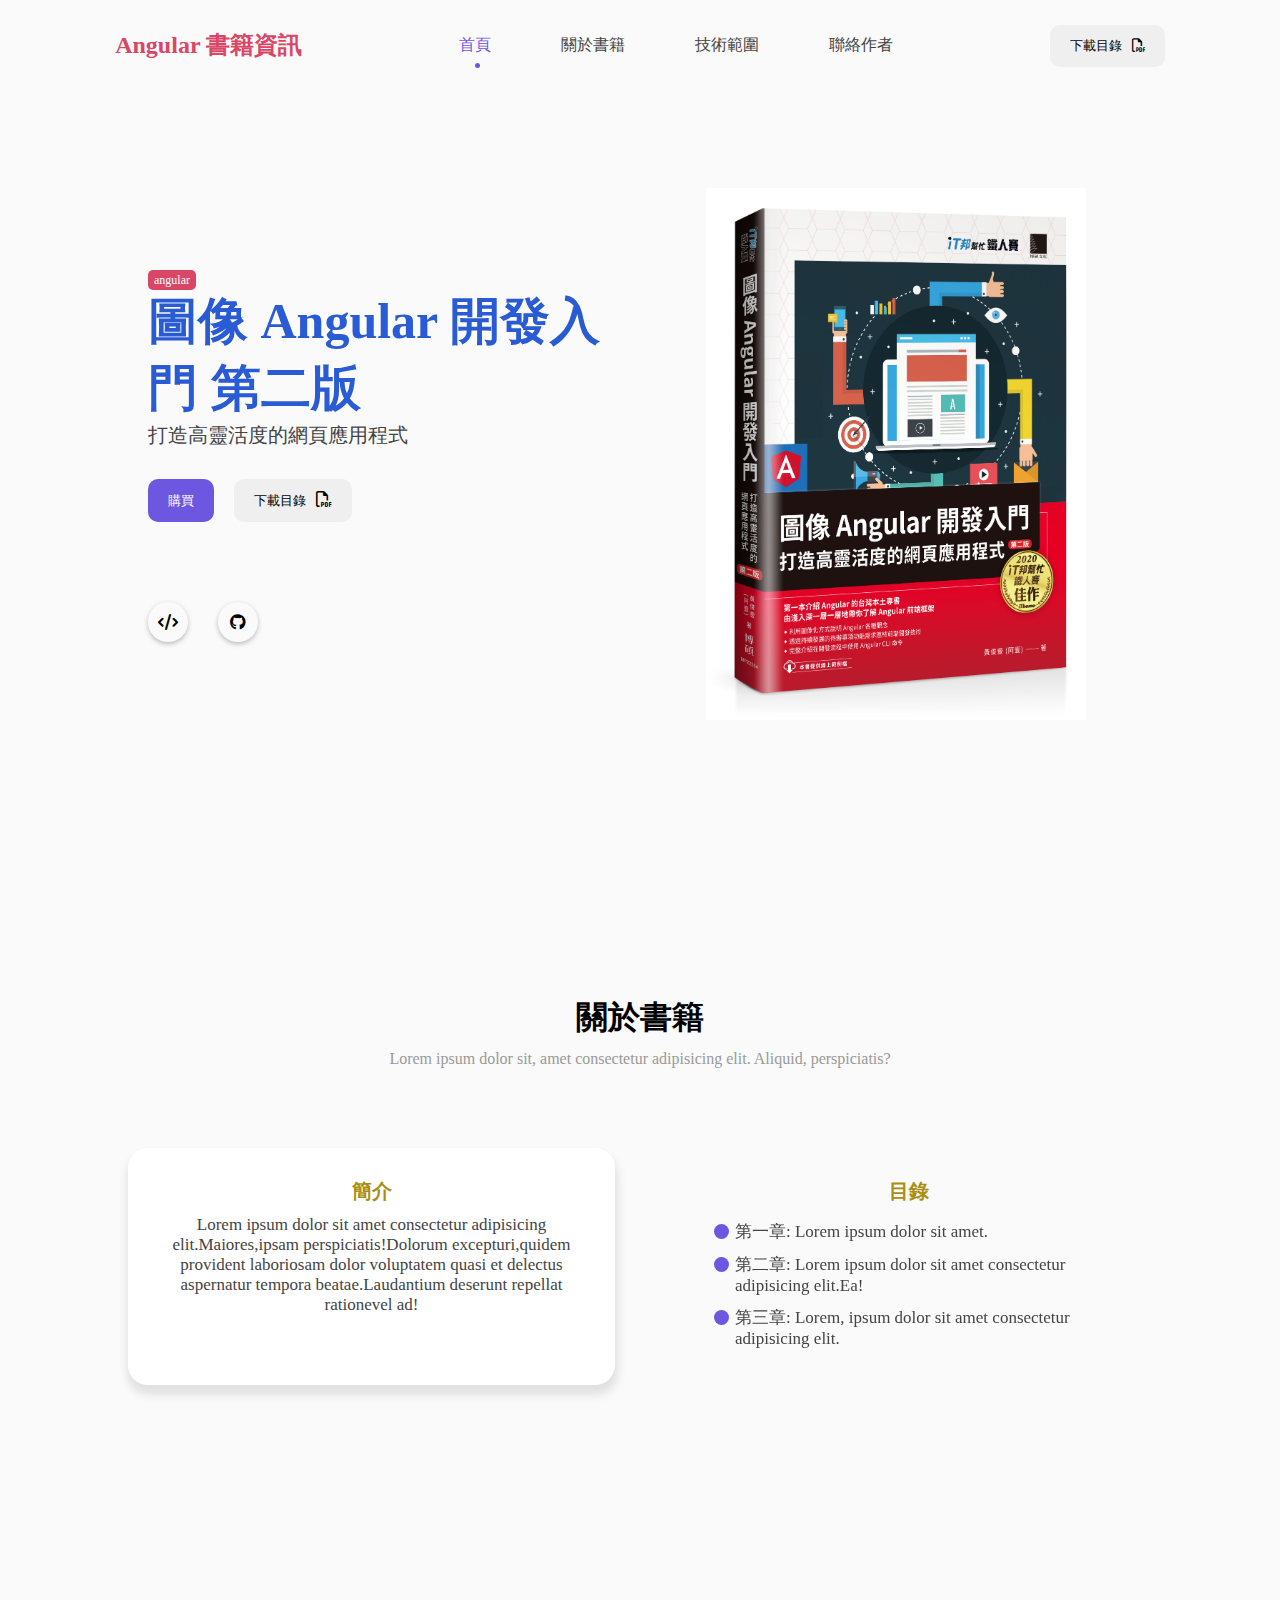
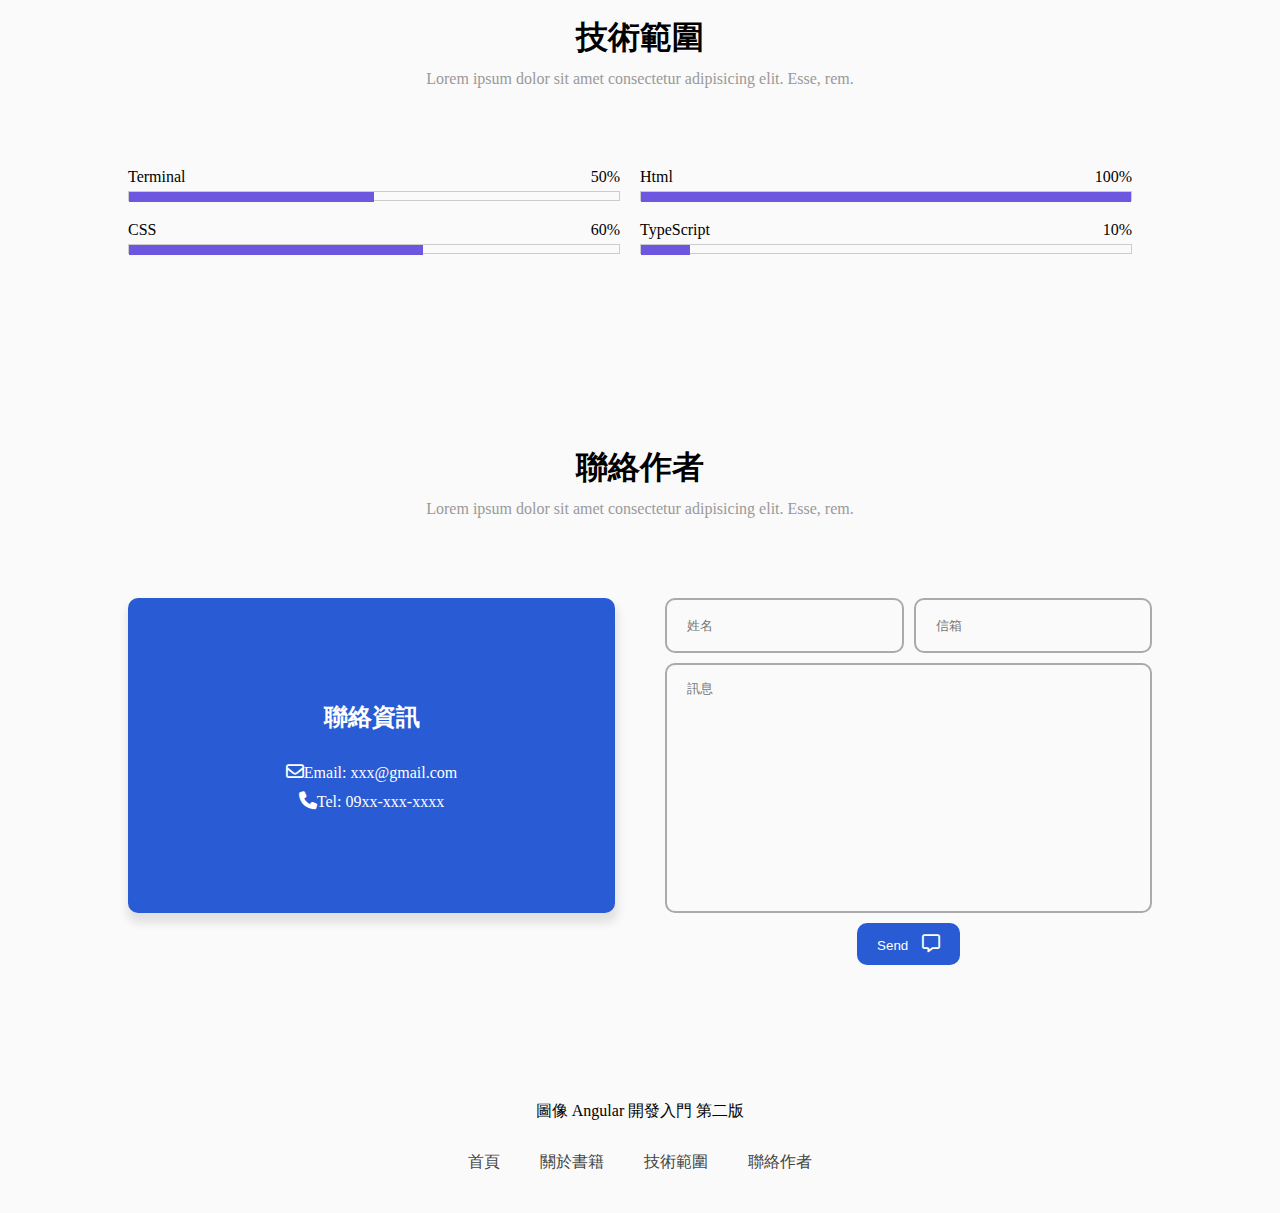
==== commit cc826d99: "feat(footer): 頁尾選單樣式實作" ====
--- a/src/index.html
+++ b/src/index.html
@@ -144,6 +144,20 @@
     </main>
     <footer>
       <div class="top-footter">圖像 Angular 開發入門 第二版</div>
+      <ul class="footer-menu">
+        <li class="menu-item">
+          <a href="#home">首頁</a>
+        </li>
+        <li class="menu-item">
+          <a href="#about">關於書籍</a>
+        </li>
+        <li class="menu-item">
+          <a href="#skill">技術範圍</a>
+        </li>
+        <li class="menu-item">
+          <a href="#contact">聯絡作者</a>
+        </li>
+      </ul>
     </footer>
   </div>
   <script src="./main.js"></script>
--- a/src/style.min.css
+++ b/src/style.min.css
@@ -1 +1 @@
-nav{background-color:var(--body-color);position:fixed;width:100%;height:90px;line-height:90px;padding-inline:9vw;display:flex;justify-content:space-between}nav .nav-logo{font-size:24px;font-weight:600;color:var(--logo-color)}nav ul{display:flex;list-style:none}nav ul .nav-link{text-decoration:none;color:var(--text-color);font-weight:500;padding-inline:15px;margin-inline:20px}nav ul .active-link{position:relative;color:var(--first-color)}nav ul .active-link::after{position:absolute;content:"";width:5px;height:5px;background-color:var(--first-color);left:50%;bottom:-15px;border-radius:50%}.btn{font-weight:500;padding:12px 20px;background-color:#efefef;border:none;border-radius:10px;cursor:pointer}.btn:hover{background-color:var(--second-color);color:var(--withe-color)}.btn>i{margin-left:10px}.home-text{padding-left:20px;min-height:80vh;width:50%;display:flex;flex-direction:column;justify-content:center}.home-text .tag>span{background-color:var(--logo-color);color:var(--white-color);padding:3px 6px;font-size:12px;border-radius:5px}.home-text .name{font-size:50px;font-weight:600;color:var(--third-color)}.home-text .subtitle{font-size:20px;margin-bottom:30px;color:var(--text-color)}.home-text .text-btn{display:flex;gap:20px}.home-text .text-btn>.blue-btn{background-color:var(--first-color);color:var(--white-color)}.home-text .text-btn>.blue-btn:hover{background-color:var(--first-color-hover)}.home-text .icons{display:flex;margin-top:5em;gap:30px}.home-text .icons .icon{display:flex;justify-content:center;align-items:center;width:40px;height:40px;border-radius:50%;box-shadow:0px 2px 5px 0px rgba(0,0,0,.25);cursor:pointer}.home-image{display:flex;justify-content:right;align-items:center;width:50%;min-height:80vh}.home-image .image{width:380px;margin:0 auto;overflow:hidden}.home-image .image img{width:380px}.about-container{display:flex;justify-content:space-between;width:100%;gap:50px}.about-container .introduce,.about-container .contents{width:50%}.about-container h3{margin-bottom:10px;font-size:20px;font-weight:600;color:var(--second-color)}.about-container .card{display:flex;align-items:center;flex-direction:column;padding:30px 20px 70px;width:100%;background-color:var(--white-color);border-radius:20px;box-shadow:1px 8px 10px 2px var(--first-shadow-color)}.about-container .card div{text-align:center;font-size:17px;color:var(--text-color)}.about-container .list{display:flex;flex-direction:column;padding:30px 65px 70px;width:100%}.about-container .list h3{text-align:center}.about-container .list .item{font-size:17px;padding:5px;color:var(--text-color);position:relative}.about-container .list .item::before{box-sizing:border-box;content:"";position:absolute;top:9px;left:-16px;width:15px;height:15px;border-radius:50px;background-color:var(--first-color)}.skill-container{display:flex;width:100%;gap:20px;flex-wrap:wrap}.skill-container .skill-item{flex-basis:calc(50% - 20px);display:flex;flex-direction:column;gap:5px}.skill-container .skill-item .skill{display:flex;justify-content:space-between;align-items:center}.skill-container .skill-item .progress-bar-wrap{height:10px;border:1px solid #ccc}.skill-container .skill-item .progress-bar-wrap .progress-bar{height:10px;background-color:var(--first-color)}.contact-container{display:flex;justify-content:space-between;width:100%;gap:50px}.contact-container .info,.contact-container .form{width:50%}.contact-container .contact-info{display:flex;flex-direction:column;justify-content:center;align-items:center;padding:20px 30px;width:100%;height:315px;background-color:var(--third-color);color:var(--white-color);border-radius:10px;gap:10px;box-shadow:1px 8px 10px 2px var(--first-shadow-color)}.contact-container .contact-info>h2{margin-bottom:20px}.contact-container .contact-info i{font-size:18px}.contact-container .form{display:grid;grid-template-columns:repeat(2, 1fr);grid-template-rows:55px 250px 1fr;gap:10px}.contact-container .form input,.contact-container .form textarea{background:rgba(0,0,0,0);border:2px solid #aaa;border-radius:10px;padding:15px 20px;outline:none}.contact-container .form input{padding:15px 20px}.contact-container .form textarea{grid-column:1/3;resize:none}.contact-container .form .btn{margin:0 auto;grid-column:1/3;background-color:var(--third-color);color:var(--white-color)}.contact-container .form .btn i{font-size:18px}footer{display:flex;justify-content:center;align-items:center;flex-direction:column;row-gap:30px;padding:40px 60px}footer .top-footer{font-size:25px;font-weight:600}:root{--body-color: rgb(250, 250, 250);--logo-color: rgb(218, 70, 102);--white-color: rgb(255,255,255);--text-color: rgb(68, 68, 68);--first-color: rgb(110,87,224);--first-color-hover: rgb(40,91,212);--first-shadow-color: rgba(0,0,0,0.1);--second-color: rgb(170,142,18);--third-color: rgb(40,91,212)}html{scroll-behavior:smooth}body{background-color:var(--body-color)}body .container{width:100%}*{margin:0;padding:0;box-sizing:border-box}.wrapper{padding-inline:10vw}.wrapper .home-box{display:flex;padding-block:6em;height:100vh;min-height:700px}.wrapper .section{padding-block:6em}.wrapper .section .top-header{text-align:center;margin-bottom:5em}.wrapper .section .top-header h1{font-weight:600;margin-bottom:10px}.wrapper .section .top-header span{color:#999}.wrapper i{font-size:16px}/*# sourceMappingURL=style.min.css.map */+nav{background-color:var(--body-color);position:fixed;width:100%;height:90px;line-height:90px;padding-inline:9vw;display:flex;justify-content:space-between}nav .nav-logo{font-size:24px;font-weight:600;color:var(--logo-color)}nav ul{display:flex;list-style:none}nav ul .nav-link{text-decoration:none;color:var(--text-color);font-weight:500;padding-inline:15px;margin-inline:20px}nav ul .active-link{position:relative;color:var(--first-color)}nav ul .active-link::after{position:absolute;content:"";width:5px;height:5px;background-color:var(--first-color);left:50%;bottom:-15px;border-radius:50%}.btn{font-weight:500;padding:12px 20px;background-color:#efefef;border:none;border-radius:10px;cursor:pointer}.btn:hover{background-color:var(--second-color);color:var(--withe-color)}.btn>i{margin-left:10px}.home-text{padding-left:20px;min-height:80vh;width:50%;display:flex;flex-direction:column;justify-content:center}.home-text .tag>span{background-color:var(--logo-color);color:var(--white-color);padding:3px 6px;font-size:12px;border-radius:5px}.home-text .name{font-size:50px;font-weight:600;color:var(--third-color)}.home-text .subtitle{font-size:20px;margin-bottom:30px;color:var(--text-color)}.home-text .text-btn{display:flex;gap:20px}.home-text .text-btn>.blue-btn{background-color:var(--first-color);color:var(--white-color)}.home-text .text-btn>.blue-btn:hover{background-color:var(--first-color-hover)}.home-text .icons{display:flex;margin-top:5em;gap:30px}.home-text .icons .icon{display:flex;justify-content:center;align-items:center;width:40px;height:40px;border-radius:50%;box-shadow:0px 2px 5px 0px rgba(0,0,0,.25);cursor:pointer}.home-image{display:flex;justify-content:right;align-items:center;width:50%;min-height:80vh}.home-image .image{width:380px;margin:0 auto;overflow:hidden}.home-image .image img{width:380px}.about-container{display:flex;justify-content:space-between;width:100%;gap:50px}.about-container .introduce,.about-container .contents{width:50%}.about-container h3{margin-bottom:10px;font-size:20px;font-weight:600;color:var(--second-color)}.about-container .card{display:flex;align-items:center;flex-direction:column;padding:30px 20px 70px;width:100%;background-color:var(--white-color);border-radius:20px;box-shadow:1px 8px 10px 2px var(--first-shadow-color)}.about-container .card div{text-align:center;font-size:17px;color:var(--text-color)}.about-container .list{display:flex;flex-direction:column;padding:30px 65px 70px;width:100%}.about-container .list h3{text-align:center}.about-container .list .item{font-size:17px;padding:5px;color:var(--text-color);position:relative}.about-container .list .item::before{box-sizing:border-box;content:"";position:absolute;top:9px;left:-16px;width:15px;height:15px;border-radius:50px;background-color:var(--first-color)}.skill-container{display:flex;width:100%;gap:20px;flex-wrap:wrap}.skill-container .skill-item{flex-basis:calc(50% - 20px);display:flex;flex-direction:column;gap:5px}.skill-container .skill-item .skill{display:flex;justify-content:space-between;align-items:center}.skill-container .skill-item .progress-bar-wrap{height:10px;border:1px solid #ccc}.skill-container .skill-item .progress-bar-wrap .progress-bar{height:10px;background-color:var(--first-color)}.contact-container{display:flex;justify-content:space-between;width:100%;gap:50px}.contact-container .info,.contact-container .form{width:50%}.contact-container .contact-info{display:flex;flex-direction:column;justify-content:center;align-items:center;padding:20px 30px;width:100%;height:315px;background-color:var(--third-color);color:var(--white-color);border-radius:10px;gap:10px;box-shadow:1px 8px 10px 2px var(--first-shadow-color)}.contact-container .contact-info>h2{margin-bottom:20px}.contact-container .contact-info i{font-size:18px}.contact-container .form{display:grid;grid-template-columns:repeat(2, 1fr);grid-template-rows:55px 250px 1fr;gap:10px}.contact-container .form input,.contact-container .form textarea{background:rgba(0,0,0,0);border:2px solid #aaa;border-radius:10px;padding:15px 20px;outline:none}.contact-container .form input{padding:15px 20px}.contact-container .form textarea{grid-column:1/3;resize:none}.contact-container .form .btn{margin:0 auto;grid-column:1/3;background-color:var(--third-color);color:var(--white-color)}.contact-container .form .btn i{font-size:18px}footer{display:flex;justify-content:center;align-items:center;flex-direction:column;row-gap:30px;padding:40px 60px}footer .top-footer{font-size:25px;font-weight:600}footer .footer-menu{display:flex}footer .footer-menu .menu-item{list-style:none}footer .footer-menu .menu-item a{text-decoration:none;color:var(--text-color);font-weight:500;margin-inline:20px}:root{--body-color: rgb(250, 250, 250);--logo-color: rgb(218, 70, 102);--white-color: rgb(255,255,255);--text-color: rgb(68, 68, 68);--first-color: rgb(110,87,224);--first-color-hover: rgb(40,91,212);--first-shadow-color: rgba(0,0,0,0.1);--second-color: rgb(170,142,18);--third-color: rgb(40,91,212)}html{scroll-behavior:smooth}body{background-color:var(--body-color)}body .container{width:100%}*{margin:0;padding:0;box-sizing:border-box}.wrapper{padding-inline:10vw}.wrapper .home-box{display:flex;padding-block:6em;height:100vh;min-height:700px}.wrapper .section{padding-block:6em}.wrapper .section .top-header{text-align:center;margin-bottom:5em}.wrapper .section .top-header h1{font-weight:600;margin-bottom:10px}.wrapper .section .top-header span{color:#999}.wrapper i{font-size:16px}/*# sourceMappingURL=style.min.css.map */